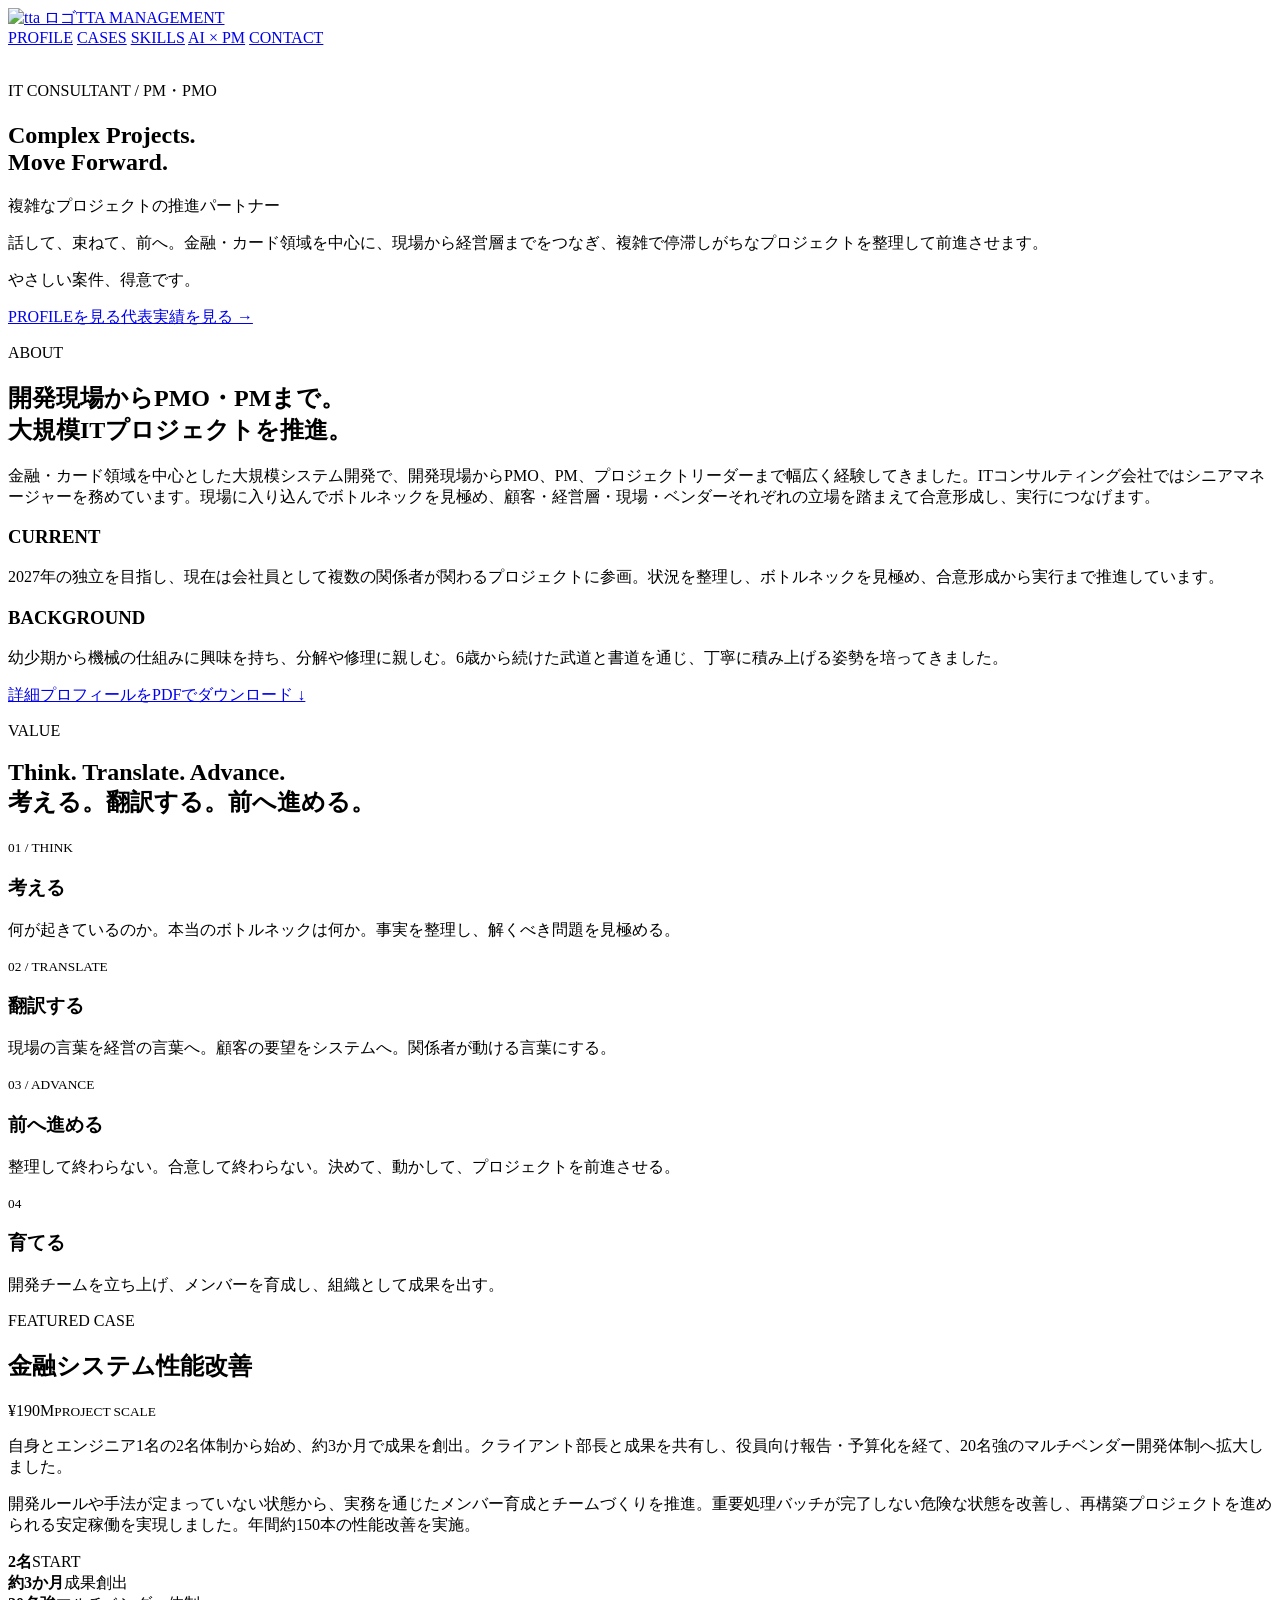
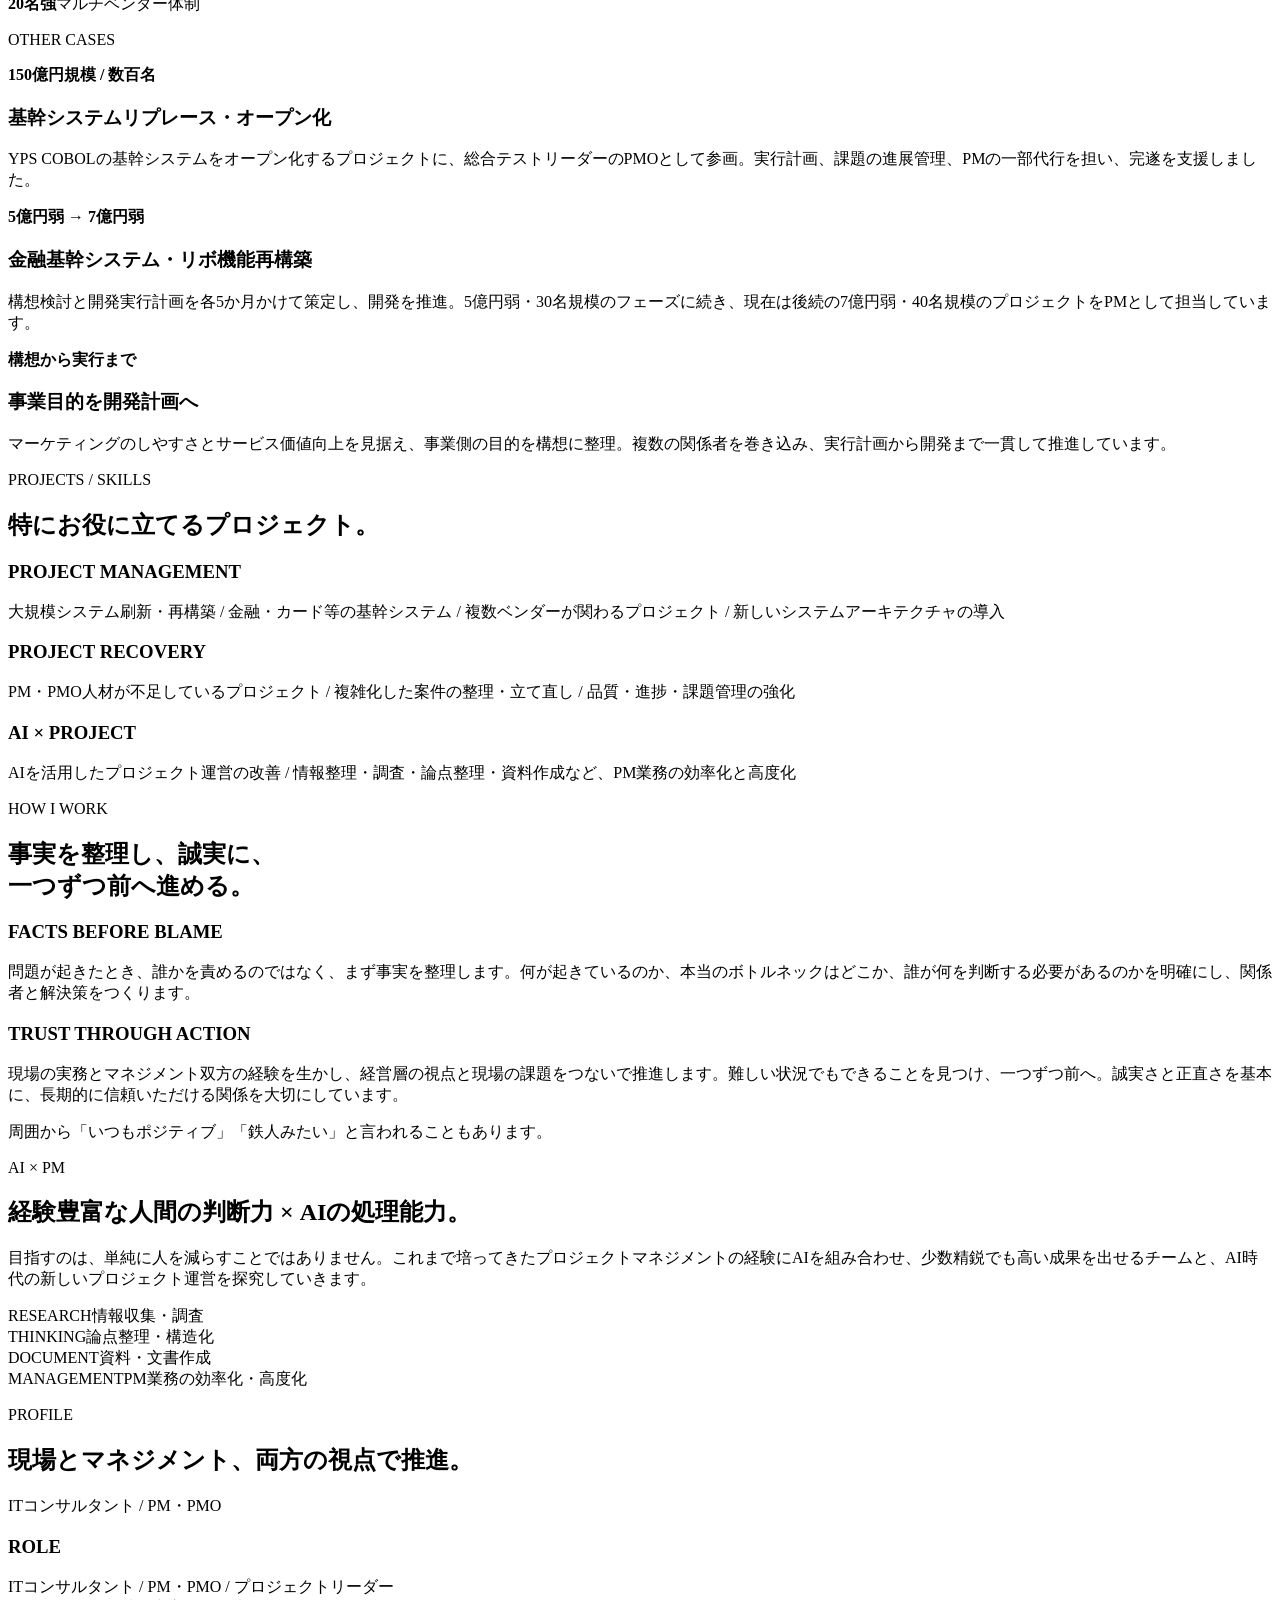
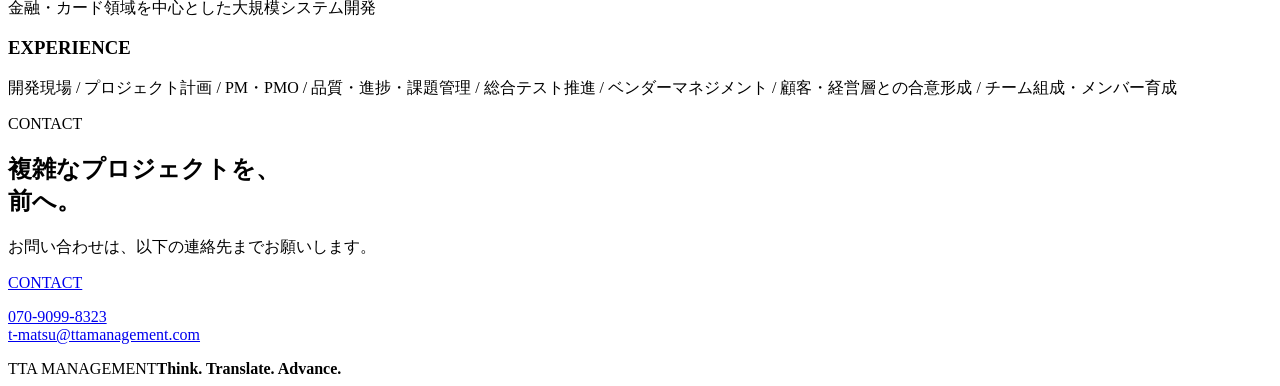
==== index.html @ fbac5fe6 "匿名プロフィールとPDFを追加" ====
<!doctype html>
<html lang="ja">
<head>
  <meta charset="utf-8">
  <meta name="viewport" content="width=device-width, initial-scale=1">
  <meta name="description" content="金融・カード領域を中心に、複雑なプロジェクトの推進を支援するITコンサルタント / PM・PMO。">
  <title>ITコンサルタント / PM・PMO | TTA MANAGEMENT</title>
  <link rel="stylesheet" href="style.css">
</head>
<body>
  <header class="header">
    <a class="brand" href="#top"><img src="assets/logo.png" alt="tta ロゴ"><span>TTA MANAGEMENT</span></a>
    <nav>
      <a href="#profile">PROFILE</a>
      <a href="#cases">CASES</a>
      <a href="#skills">SKILLS</a>
      <a href="#ai">AI × PM</a>
      <a href="#contact">CONTACT</a>
    </nav>
  </header>
  <main id="top">
    <section class="hero">
      <div class="hero-logo"><img src="assets/logo.png" alt=""></div>
      <div>
        <p class="eyebrow">IT CONSULTANT / PM・PMO</p>
        <h1>Complex Projects.<br><strong>Move Forward.</strong></h1>
        <p class="jp">複雑なプロジェクトの推進パートナー</p>
        <p class="lead">話して、束ねて、前へ。金融・カード領域を中心に、現場から経営層までをつなぎ、複雑で停滞しがちなプロジェクトを整理して前進させます。</p>
        <p>やさしい案件、得意です。</p>
        <div class="actions"><a class="button" href="#profile">PROFILEを見る</a><a class="link" href="#cases">代表実績を見る →</a></div>
      </div>
    </section>

    <section class="section" id="profile">
      <p class="label">ABOUT</p>
      <h2>開発現場からPMO・PMまで。<br>大規模ITプロジェクトを推進。</h2>
      <p class="lead">金融・カード領域を中心とした大規模システム開発で、開発現場からPMO、PM、プロジェクトリーダーまで幅広く経験してきました。ITコンサルティング会社ではシニアマネージャーを務めています。現場に入り込んでボトルネックを見極め、顧客・経営層・現場・ベンダーそれぞれの立場を踏まえて合意形成し、実行につなげます。</p>
      <div class="columns">
        <div><h3>CURRENT</h3><p>2027年の独立を目指し、現在は会社員として複数の関係者が関わるプロジェクトに参画。状況を整理し、ボトルネックを見極め、合意形成から実行まで推進しています。</p></div>
        <div><h3>BACKGROUND</h3><p>幼少期から機械の仕組みに興味を持ち、分解や修理に親しむ。6歳から続けた武道と書道を通じ、丁寧に積み上げる姿勢を培ってきました。</p></div>
      </div>
      <p class="actions"><a class="link" href="assets/profile-ja.pdf" download>詳細プロフィールをPDFでダウンロード ↓</a></p>
    </section>

    <section class="section pale">
      <p class="label">VALUE</p>
      <h2>Think. Translate. Advance.<br>考える。翻訳する。前へ進める。</h2>
      <div class="cards four">
        <article><small>01 / THINK</small><h3>考える</h3><p>何が起きているのか。本当のボトルネックは何か。事実を整理し、解くべき問題を見極める。</p></article>
        <article><small>02 / TRANSLATE</small><h3>翻訳する</h3><p>現場の言葉を経営の言葉へ。顧客の要望をシステムへ。関係者が動ける言葉にする。</p></article>
        <article><small>03 / ADVANCE</small><h3>前へ進める</h3><p>整理して終わらない。合意して終わらない。決めて、動かして、プロジェクトを前進させる。</p></article>
        <article><small>04</small><h3>育てる</h3><p>開発チームを立ち上げ、メンバーを育成し、組織として成果を出す。</p></article>
      </div>
    </section>

    <section class="section dark" id="cases">
      <div class="case-head">
        <div><p class="label">FEATURED CASE</p><h2>金融システム性能改善</h2></div>
        <div class="amount">¥190M<small>PROJECT SCALE</small></div>
      </div>
      <div class="case-grid">
        <div>
          <p class="case-lead">自身とエンジニア1名の2名体制から始め、約3か月で成果を創出。クライアント部長と成果を共有し、役員向け報告・予算化を経て、20名強のマルチベンダー開発体制へ拡大しました。</p>
          <p>開発ルールや手法が定まっていない状態から、実務を通じたメンバー育成とチームづくりを推進。重要処理バッチが完了しない危険な状態を改善し、再構築プロジェクトを進められる安定稼働を実現しました。年間約150本の性能改善を実施。</p>
        </div>
        <div class="timeline">
          <div><b>2名</b><span>START</span></div>
          <div><b>約3か月</b><span>成果創出</span></div>
          <div><b>20名強</b><span>マルチベンダー体制</span></div>
        </div>
      </div>
    </section>

    <section class="section">
      <p class="label">OTHER CASES</p>
      <div class="case-list">
        <article><b>150億円規模 / 数百名</b><h3>基幹システムリプレース・オープン化</h3><p>YPS COBOLの基幹システムをオープン化するプロジェクトに、総合テストリーダーのPMOとして参画。実行計画、課題の進展管理、PMの一部代行を担い、完遂を支援しました。</p></article>
        <article><b>5億円弱 → 7億円弱</b><h3>金融基幹システム・リボ機能再構築</h3><p>構想検討と開発実行計画を各5か月かけて策定し、開発を推進。5億円弱・30名規模のフェーズに続き、現在は後続の7億円弱・40名規模のプロジェクトをPMとして担当しています。</p></article>
        <article><b>構想から実行まで</b><h3>事業目的を開発計画へ</h3><p>マーケティングのしやすさとサービス価値向上を見据え、事業側の目的を構想に整理。複数の関係者を巻き込み、実行計画から開発まで一貫して推進しています。</p></article>
      </div>
    </section>

    <section class="section" id="skills">
      <p class="label">PROJECTS / SKILLS</p>
      <h2>特にお役に立てるプロジェクト。</h2>
      <div class="skill-grid">
        <article><h3>PROJECT MANAGEMENT</h3><p>大規模システム刷新・再構築 / 金融・カード等の基幹システム / 複数ベンダーが関わるプロジェクト / 新しいシステムアーキテクチャの導入</p></article>
        <article><h3>PROJECT RECOVERY</h3><p>PM・PMO人材が不足しているプロジェクト / 複雑化した案件の整理・立て直し / 品質・進捗・課題管理の強化</p></article>
        <article><h3>AI × PROJECT</h3><p>AIを活用したプロジェクト運営の改善 / 情報整理・調査・論点整理・資料作成など、PM業務の効率化と高度化</p></article>
      </div>
    </section>

    <section class="section pale">
      <p class="label">HOW I WORK</p>
      <h2>事実を整理し、誠実に、<br>一つずつ前へ進める。</h2>
      <div class="columns">
        <div><h3>FACTS BEFORE BLAME</h3><p>問題が起きたとき、誰かを責めるのではなく、まず事実を整理します。何が起きているのか、本当のボトルネックはどこか、誰が何を判断する必要があるのかを明確にし、関係者と解決策をつくります。</p></div>
        <div><h3>TRUST THROUGH ACTION</h3><p>現場の実務とマネジメント双方の経験を生かし、経営層の視点と現場の課題をつないで推進します。難しい状況でもできることを見つけ、一つずつ前へ。誠実さと正直さを基本に、長期的に信頼いただける関係を大切にしています。</p></div>
      </div>
      <p>周囲から「いつもポジティブ」「鉄人みたい」と言われることもあります。</p>
    </section>

    <section class="section" id="ai">
      <p class="label">AI × PM</p>
      <h2>経験豊富な人間の判断力 × AIの処理能力。</h2>
      <p class="lead">目指すのは、単純に人を減らすことではありません。これまで培ってきたプロジェクトマネジメントの経験にAIを組み合わせ、少数精鋭でも高い成果を出せるチームと、AI時代の新しいプロジェクト運営を探究していきます。</p>
      <div class="ai-grid">
        <div>RESEARCH<span>情報収集・調査</span></div>
        <div>THINKING<span>論点整理・構造化</span></div>
        <div>DOCUMENT<span>資料・文書作成</span></div>
        <div>MANAGEMENT<span>PM業務の効率化・高度化</span></div>
      </div>
    </section>

    <section class="section profile-detail">
      <p class="label">PROFILE</p>
      <h2>現場とマネジメント、両方の視点で推進。</h2>
      <p class="role">ITコンサルタント / PM・PMO</p>
      <div class="columns">
        <div><h3>ROLE</h3><p>ITコンサルタント / PM・PMO / プロジェクトリーダー<br>金融・カード領域を中心とした大規模システム開発</p></div>
        <div><h3>EXPERIENCE</h3><p>開発現場 / プロジェクト計画 / PM・PMO / 品質・進捗・課題管理 / 総合テスト推進 / ベンダーマネジメント / 顧客・経営層との合意形成 / チーム組成・メンバー育成</p></div>
      </div>
    </section>

    <section class="section contact pale" id="contact">
      <p class="label">CONTACT</p>
      <h2>複雑なプロジェクトを、<br>前へ。</h2>
      <p>お問い合わせは、以下の連絡先までお願いします。</p>
      <a class="button" href="mailto:t-matsu@ttamanagement.com">CONTACT</a>
      <p><a href="tel:07090998323">070-9099-8323</a><br><a href="mailto:t-matsu@ttamanagement.com">t-matsu@ttamanagement.com</a></p>
    </section>
  </main>
  <footer><img src="assets/logo.png" alt=""><span>TTA MANAGEMENT</span><strong>Think. Translate. Advance.</strong></footer>
</body>
</html>
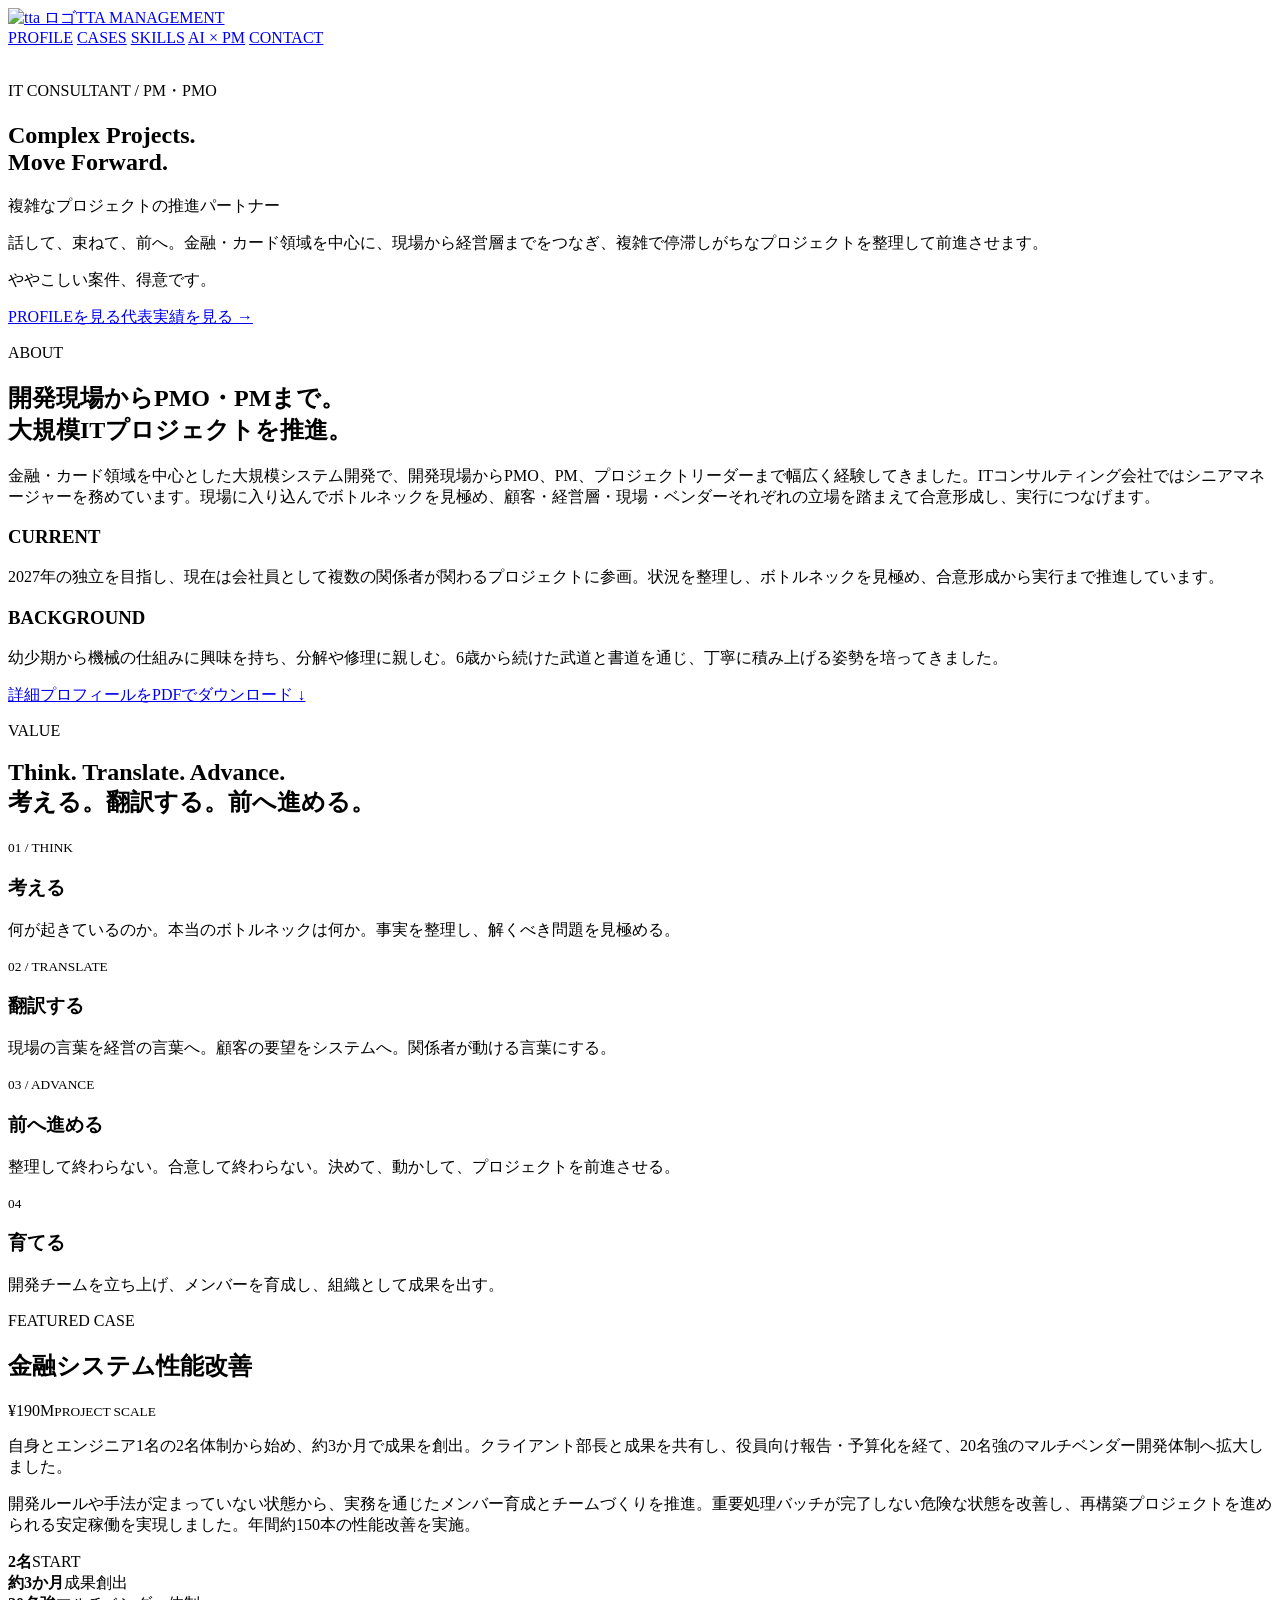
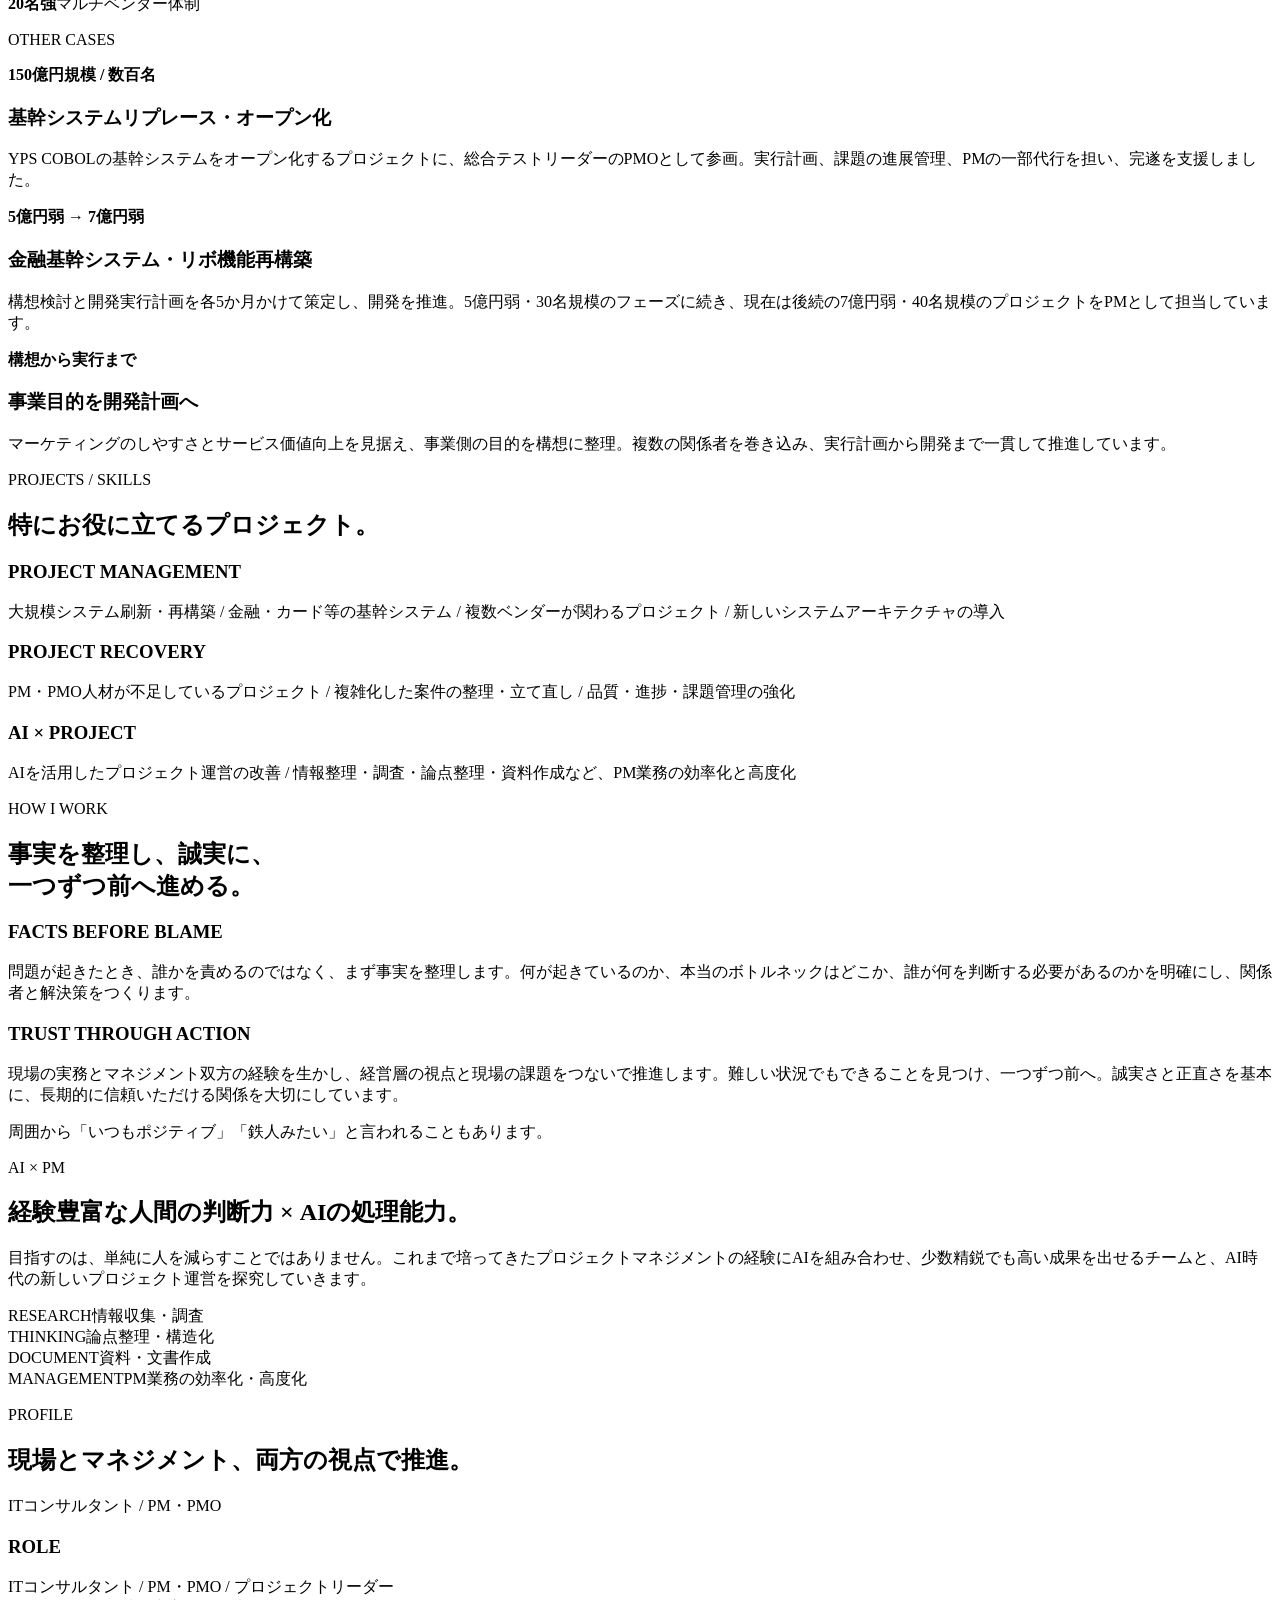
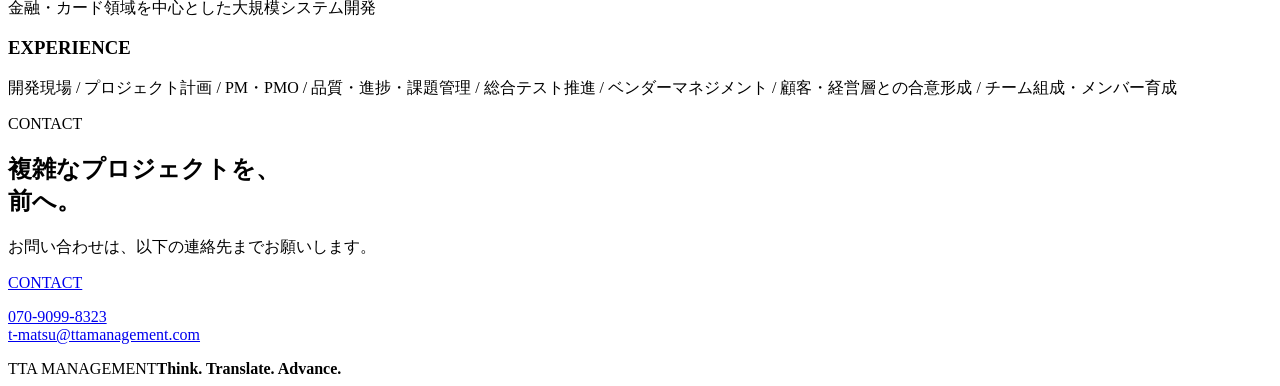
==== commit be10d39a: "ややこしい案件、得意です。の文言へ修正" ====
--- a/index.html
+++ b/index.html
@@ -26,7 +26,7 @@
         <h1>Complex Projects.<br><strong>Move Forward.</strong></h1>
         <p class="jp">複雑なプロジェクトの推進パートナー</p>
         <p class="lead">話して、束ねて、前へ。金融・カード領域を中心に、現場から経営層までをつなぎ、複雑で停滞しがちなプロジェクトを整理して前進させます。</p>
-        <p>やさしい案件、得意です。</p>
+        <p>ややこしい案件、得意です。</p>
         <div class="actions"><a class="button" href="#profile">PROFILEを見る</a><a class="link" href="#cases">代表実績を見る →</a></div>
       </div>
     </section>
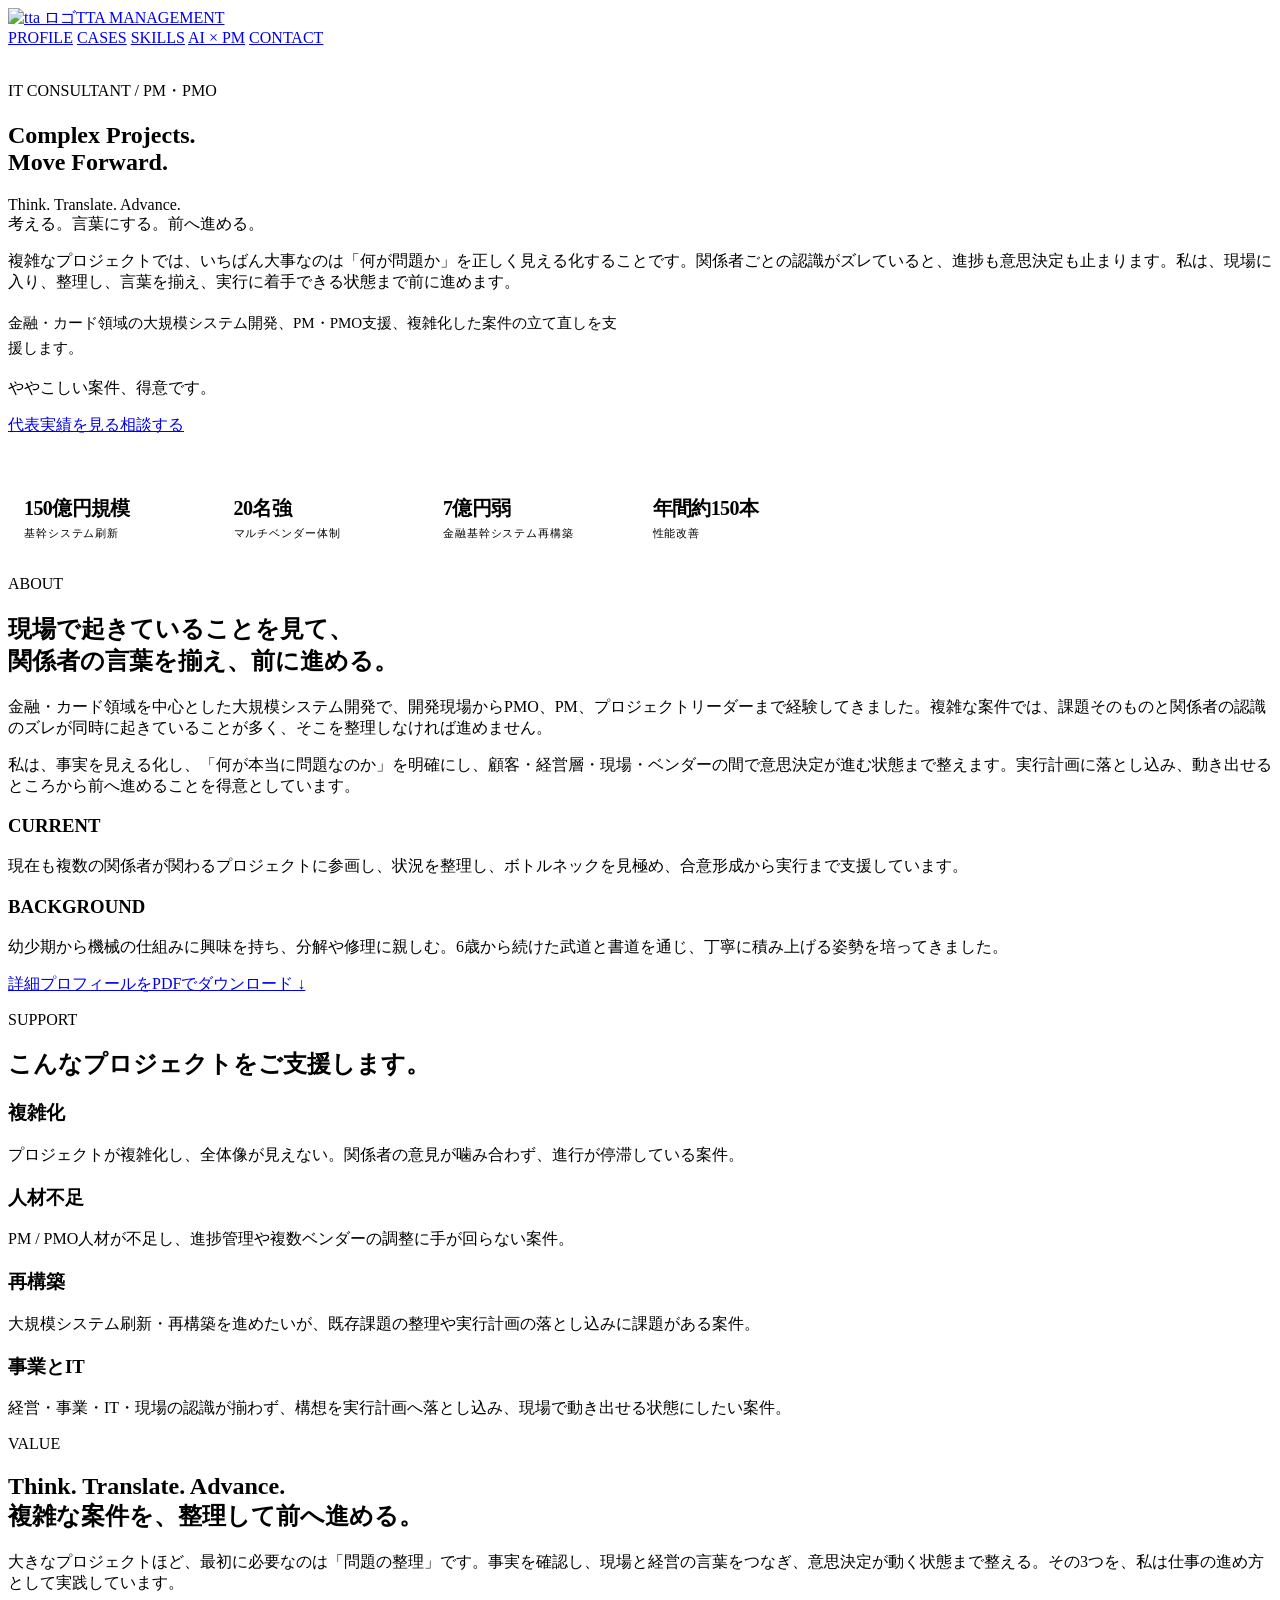
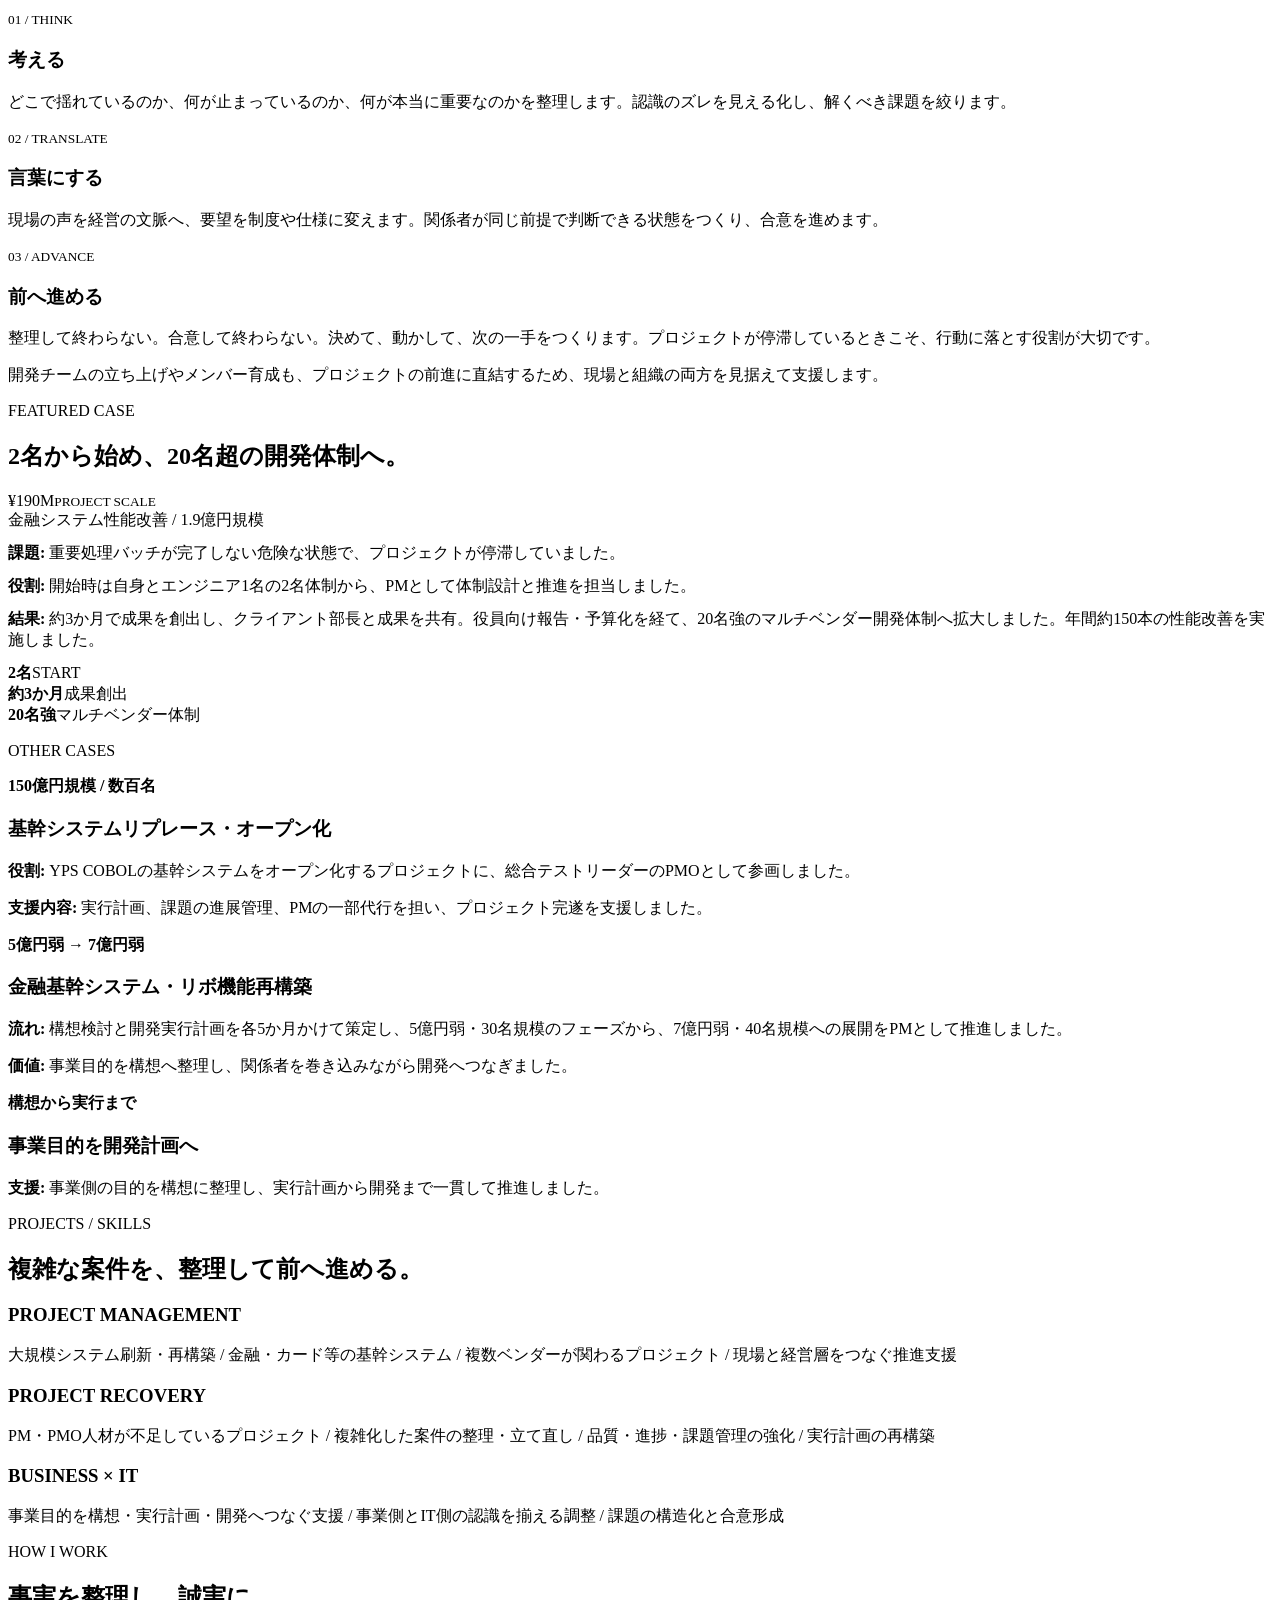
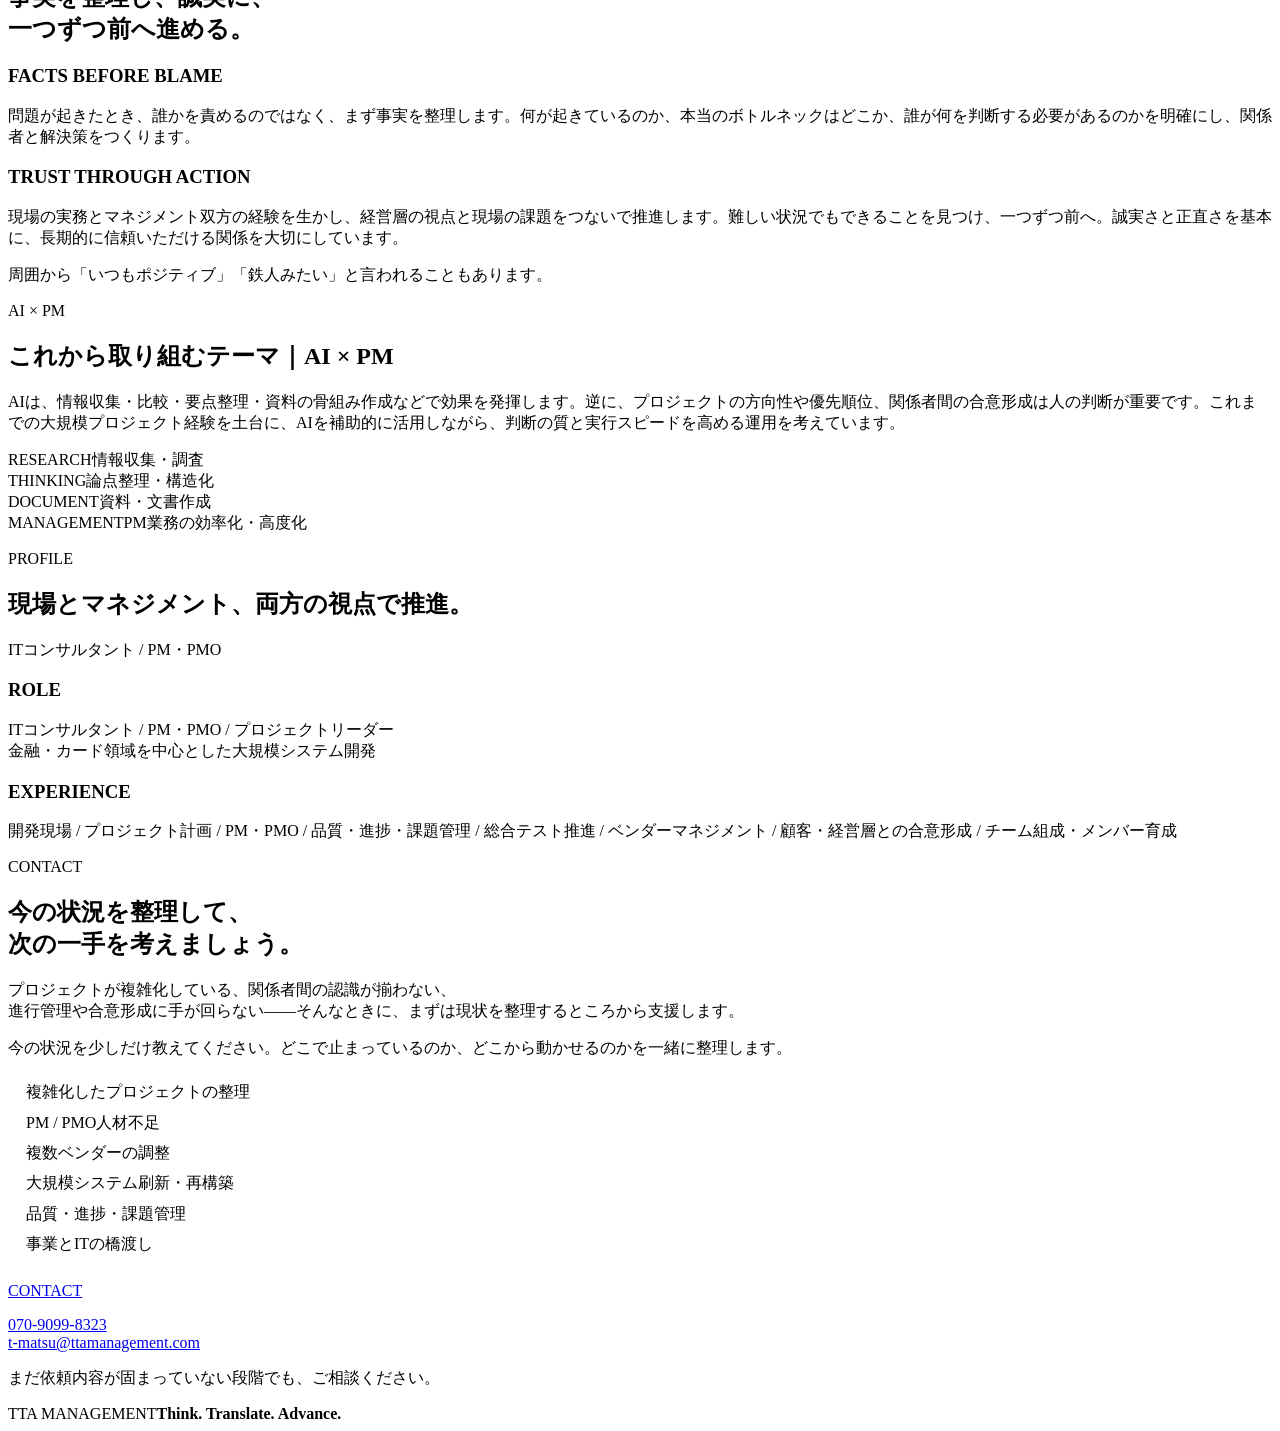
==== commit cc613a94: "HPを営業視点に変更" ====
--- a/index.html
+++ b/index.html
@@ -3,9 +3,27 @@
 <head>
   <meta charset="utf-8">
   <meta name="viewport" content="width=device-width, initial-scale=1">
-  <meta name="description" content="金融・カード領域を中心に、複雑なプロジェクトの推進を支援するITコンサルタント / PM・PMO。">
-  <title>ITコンサルタント / PM・PMO | TTA MANAGEMENT</title>
+  <meta name="description" content="金融・カード領域を中心に、大規模システム開発・刷新・再構築を支援するITコンサルタント / PM・PMO。複雑なプロジェクトを前に進める。">
+  <title>ITコンサルタント / PM・PMO | TTA MANAGEMENT | 複雑なプロジェクトを前に進める</title>
   <link rel="stylesheet" href="style.css">
+  <style>
+    .hero-support{margin:18px 0 0;font-size:15px;line-height:1.7;color:var(--muted);max-width:620px;}
+    .metric-strip{display:grid;grid-template-columns:repeat(4, minmax(0, 1fr));gap:18px;margin:42px 0 0;max-width:820px;}
+    .metric-strip > div{padding:18px 16px;border:1px solid var(--line);background:rgba(255,255,255,.55);}
+    .metric-value{display:block;font-size:20px;line-height:1.2;font-weight:800;color:var(--navy);letter-spacing:-.03em;}
+    .metric-label{display:block;margin-top:6px;font-size:11px;letter-spacing:.08em;color:var(--muted);text-transform:uppercase;}
+    .case-detail p{margin:0 0 12px;}
+    .case-detail strong{color:var(--navy);}
+    .contact-list{margin:18px 0 22px;padding-left:18px;color:var(--muted);line-height:1.9;}
+    @media (max-width: 800px){
+      .hero{grid-template-columns:1fr;gap:24px;padding-top:70px;padding-bottom:50px;}
+      .hero-logo img{width:140px;height:140px;}
+      .metric-strip{grid-template-columns:repeat(2, minmax(0, 1fr));gap:12px;}
+      .metric-value{font-size:18px;}
+      .lead, .hero-support, .case-detail p, .contact p{font-size:15px;}
+      .section{padding-top:80px;padding-bottom:80px;}
+    }
+  </style>
 </head>
 <body>
   <header class="header">
@@ -24,44 +42,66 @@
       <div>
         <p class="eyebrow">IT CONSULTANT / PM・PMO</p>
         <h1>Complex Projects.<br><strong>Move Forward.</strong></h1>
-        <p class="jp">複雑なプロジェクトの推進パートナー</p>
-        <p class="lead">話して、束ねて、前へ。金融・カード領域を中心に、現場から経営層までをつなぎ、複雑で停滞しがちなプロジェクトを整理して前進させます。</p>
+        <p class="jp">Think. Translate. Advance.<br>考える。言葉にする。前へ進める。</p>
+        <p class="lead">複雑なプロジェクトでは、いちばん大事なのは「何が問題か」を正しく見える化することです。関係者ごとの認識がズレていると、進捗も意思決定も止まります。私は、現場に入り、整理し、言葉を揃え、実行に着手できる状態まで前に進めます。</p>
+        <p class="hero-support">金融・カード領域の大規模システム開発、PM・PMO支援、複雑化した案件の立て直しを支援します。</p>
         <p>ややこしい案件、得意です。</p>
-        <div class="actions"><a class="button" href="#profile">PROFILEを見る</a><a class="link" href="#cases">代表実績を見る →</a></div>
+        <div class="actions"><a class="button" href="#cases">代表実績を見る</a><a class="button" href="#contact">相談する</a></div>
+        <div class="metric-strip" aria-label="主な実績">
+          <div><span class="metric-value">150億円規模</span><span class="metric-label">基幹システム刷新</span></div>
+          <div><span class="metric-value">20名強</span><span class="metric-label">マルチベンダー体制</span></div>
+          <div><span class="metric-value">7億円弱</span><span class="metric-label">金融基幹システム再構築</span></div>
+          <div><span class="metric-value">年間約150本</span><span class="metric-label">性能改善</span></div>
+        </div>
       </div>
     </section>
 
     <section class="section" id="profile">
       <p class="label">ABOUT</p>
-      <h2>開発現場からPMO・PMまで。<br>大規模ITプロジェクトを推進。</h2>
-      <p class="lead">金融・カード領域を中心とした大規模システム開発で、開発現場からPMO、PM、プロジェクトリーダーまで幅広く経験してきました。ITコンサルティング会社ではシニアマネージャーを務めています。現場に入り込んでボトルネックを見極め、顧客・経営層・現場・ベンダーそれぞれの立場を踏まえて合意形成し、実行につなげます。</p>
+      <h2>現場で起きていることを見て、<br>関係者の言葉を揃え、前に進める。</h2>
+      <p class="lead">金融・カード領域を中心とした大規模システム開発で、開発現場からPMO、PM、プロジェクトリーダーまで経験してきました。複雑な案件では、課題そのものと関係者の認識のズレが同時に起きていることが多く、そこを整理しなければ進めません。</p>
+      <p class="lead">私は、事実を見える化し、「何が本当に問題なのか」を明確にし、顧客・経営層・現場・ベンダーの間で意思決定が進む状態まで整えます。実行計画に落とし込み、動き出せるところから前へ進めることを得意としています。</p>
       <div class="columns">
-        <div><h3>CURRENT</h3><p>2027年の独立を目指し、現在は会社員として複数の関係者が関わるプロジェクトに参画。状況を整理し、ボトルネックを見極め、合意形成から実行まで推進しています。</p></div>
+        <div><h3>CURRENT</h3><p>現在も複数の関係者が関わるプロジェクトに参画し、状況を整理し、ボトルネックを見極め、合意形成から実行まで支援しています。</p></div>
         <div><h3>BACKGROUND</h3><p>幼少期から機械の仕組みに興味を持ち、分解や修理に親しむ。6歳から続けた武道と書道を通じ、丁寧に積み上げる姿勢を培ってきました。</p></div>
       </div>
-      <p class="actions"><a class="link" href="assets/profile-ja.pdf" download>詳細プロフィールをPDFでダウンロード ↓</a></p>
+      <p class="actions"><a class="link" href="assets/tta-profile2026.pdf" download>詳細プロフィールをPDFでダウンロード ↓</a></p>
+    </section>
+
+    <section class="section pale">
+      <p class="label">SUPPORT</p>
+      <h2>こんなプロジェクトをご支援します。</h2>
+      <div class="cards four">
+        <article><h3>複雑化</h3><p>プロジェクトが複雑化し、全体像が見えない。関係者の意見が噛み合わず、進行が停滞している案件。</p></article>
+        <article><h3>人材不足</h3><p>PM / PMO人材が不足し、進捗管理や複数ベンダーの調整に手が回らない案件。</p></article>
+        <article><h3>再構築</h3><p>大規模システム刷新・再構築を進めたいが、既存課題の整理や実行計画の落とし込みに課題がある案件。</p></article>
+        <article><h3>事業とIT</h3><p>経営・事業・IT・現場の認識が揃わず、構想を実行計画へ落とし込み、現場で動き出せる状態にしたい案件。</p></article>
+      </div>
     </section>
 
     <section class="section pale">
       <p class="label">VALUE</p>
-      <h2>Think. Translate. Advance.<br>考える。翻訳する。前へ進める。</h2>
-      <div class="cards four">
-        <article><small>01 / THINK</small><h3>考える</h3><p>何が起きているのか。本当のボトルネックは何か。事実を整理し、解くべき問題を見極める。</p></article>
-        <article><small>02 / TRANSLATE</small><h3>翻訳する</h3><p>現場の言葉を経営の言葉へ。顧客の要望をシステムへ。関係者が動ける言葉にする。</p></article>
-        <article><small>03 / ADVANCE</small><h3>前へ進める</h3><p>整理して終わらない。合意して終わらない。決めて、動かして、プロジェクトを前進させる。</p></article>
-        <article><small>04</small><h3>育てる</h3><p>開発チームを立ち上げ、メンバーを育成し、組織として成果を出す。</p></article>
+      <h2>Think. Translate. Advance.<br>複雑な案件を、整理して前へ進める。</h2>
+      <p class="lead">大きなプロジェクトほど、最初に必要なのは「問題の整理」です。事実を確認し、現場と経営の言葉をつなぎ、意思決定が動く状態まで整える。その3つを、私は仕事の進め方として実践しています。</p>
+      <div class="cards three">
+        <article><small>01 / THINK</small><h3>考える</h3><p>どこで揺れているのか、何が止まっているのか、何が本当に重要なのかを整理します。認識のズレを見える化し、解くべき課題を絞ります。</p></article>
+        <article><small>02 / TRANSLATE</small><h3>言葉にする</h3><p>現場の声を経営の文脈へ、要望を制度や仕様に変えます。関係者が同じ前提で判断できる状態をつくり、合意を進めます。</p></article>
+        <article><small>03 / ADVANCE</small><h3>前へ進める</h3><p>整理して終わらない。合意して終わらない。決めて、動かして、次の一手をつくります。プロジェクトが停滞しているときこそ、行動に落とす役割が大切です。</p></article>
       </div>
+      <p class="lead">開発チームの立ち上げやメンバー育成も、プロジェクトの前進に直結するため、現場と組織の両方を見据えて支援します。</p>
     </section>
 
     <section class="section dark" id="cases">
       <div class="case-head">
-        <div><p class="label">FEATURED CASE</p><h2>金融システム性能改善</h2></div>
+        <div><p class="label">FEATURED CASE</p><h2>2名から始め、20名超の開発体制へ。</h2></div>
         <div class="amount">¥190M<small>PROJECT SCALE</small></div>
       </div>
       <div class="case-grid">
-        <div>
-          <p class="case-lead">自身とエンジニア1名の2名体制から始め、約3か月で成果を創出。クライアント部長と成果を共有し、役員向け報告・予算化を経て、20名強のマルチベンダー開発体制へ拡大しました。</p>
-          <p>開発ルールや手法が定まっていない状態から、実務を通じたメンバー育成とチームづくりを推進。重要処理バッチが完了しない危険な状態を改善し、再構築プロジェクトを進められる安定稼働を実現しました。年間約150本の性能改善を実施。</p>
+        <div class="case-detail">
+          <p class="case-lead">金融システム性能改善 / 1.9億円規模</p>
+          <p><strong>課題:</strong> 重要処理バッチが完了しない危険な状態で、プロジェクトが停滞していました。</p>
+          <p><strong>役割:</strong> 開始時は自身とエンジニア1名の2名体制から、PMとして体制設計と推進を担当しました。</p>
+          <p><strong>結果:</strong> 約3か月で成果を創出し、クライアント部長と成果を共有。役員向け報告・予算化を経て、20名強のマルチベンダー開発体制へ拡大しました。年間約150本の性能改善を実施しました。</p>
         </div>
         <div class="timeline">
           <div><b>2名</b><span>START</span></div>
@@ -74,19 +114,19 @@
     <section class="section">
       <p class="label">OTHER CASES</p>
       <div class="case-list">
-        <article><b>150億円規模 / 数百名</b><h3>基幹システムリプレース・オープン化</h3><p>YPS COBOLの基幹システムをオープン化するプロジェクトに、総合テストリーダーのPMOとして参画。実行計画、課題の進展管理、PMの一部代行を担い、完遂を支援しました。</p></article>
-        <article><b>5億円弱 → 7億円弱</b><h3>金融基幹システム・リボ機能再構築</h3><p>構想検討と開発実行計画を各5か月かけて策定し、開発を推進。5億円弱・30名規模のフェーズに続き、現在は後続の7億円弱・40名規模のプロジェクトをPMとして担当しています。</p></article>
-        <article><b>構想から実行まで</b><h3>事業目的を開発計画へ</h3><p>マーケティングのしやすさとサービス価値向上を見据え、事業側の目的を構想に整理。複数の関係者を巻き込み、実行計画から開発まで一貫して推進しています。</p></article>
+        <article><b>150億円規模 / 数百名</b><h3>基幹システムリプレース・オープン化</h3><p><strong>役割:</strong> YPS COBOLの基幹システムをオープン化するプロジェクトに、総合テストリーダーのPMOとして参画しました。</p><p><strong>支援内容:</strong> 実行計画、課題の進展管理、PMの一部代行を担い、プロジェクト完遂を支援しました。</p></article>
+        <article><b>5億円弱 → 7億円弱</b><h3>金融基幹システム・リボ機能再構築</h3><p><strong>流れ:</strong> 構想検討と開発実行計画を各5か月かけて策定し、5億円弱・30名規模のフェーズから、7億円弱・40名規模への展開をPMとして推進しました。</p><p><strong>価値:</strong> 事業目的を構想へ整理し、関係者を巻き込みながら開発へつなぎました。</p></article>
+        <article><b>構想から実行まで</b><h3>事業目的を開発計画へ</h3><p><strong>支援:</strong> 事業側の目的を構想に整理し、実行計画から開発まで一貫して推進しました。</p></article>
       </div>
     </section>
 
     <section class="section" id="skills">
       <p class="label">PROJECTS / SKILLS</p>
-      <h2>特にお役に立てるプロジェクト。</h2>
+      <h2>複雑な案件を、整理して前へ進める。</h2>
       <div class="skill-grid">
-        <article><h3>PROJECT MANAGEMENT</h3><p>大規模システム刷新・再構築 / 金融・カード等の基幹システム / 複数ベンダーが関わるプロジェクト / 新しいシステムアーキテクチャの導入</p></article>
-        <article><h3>PROJECT RECOVERY</h3><p>PM・PMO人材が不足しているプロジェクト / 複雑化した案件の整理・立て直し / 品質・進捗・課題管理の強化</p></article>
-        <article><h3>AI × PROJECT</h3><p>AIを活用したプロジェクト運営の改善 / 情報整理・調査・論点整理・資料作成など、PM業務の効率化と高度化</p></article>
+        <article><h3>PROJECT MANAGEMENT</h3><p>大規模システム刷新・再構築 / 金融・カード等の基幹システム / 複数ベンダーが関わるプロジェクト / 現場と経営層をつなぐ推進支援</p></article>
+        <article><h3>PROJECT RECOVERY</h3><p>PM・PMO人材が不足しているプロジェクト / 複雑化した案件の整理・立て直し / 品質・進捗・課題管理の強化 / 実行計画の再構築</p></article>
+        <article><h3>BUSINESS × IT</h3><p>事業目的を構想・実行計画・開発へつなぐ支援 / 事業側とIT側の認識を揃える調整 / 課題の構造化と合意形成</p></article>
       </div>
     </section>
 
@@ -102,8 +142,8 @@
 
     <section class="section" id="ai">
       <p class="label">AI × PM</p>
-      <h2>経験豊富な人間の判断力 × AIの処理能力。</h2>
-      <p class="lead">目指すのは、単純に人を減らすことではありません。これまで培ってきたプロジェクトマネジメントの経験にAIを組み合わせ、少数精鋭でも高い成果を出せるチームと、AI時代の新しいプロジェクト運営を探究していきます。</p>
+      <h2>これから取り組むテーマ｜AI × PM</h2>
+      <p class="lead">AIは、情報収集・比較・要点整理・資料の骨組み作成などで効果を発揮します。逆に、プロジェクトの方向性や優先順位、関係者間の合意形成は人の判断が重要です。これまでの大規模プロジェクト経験を土台に、AIを補助的に活用しながら、判断の質と実行スピードを高める運用を考えています。</p>
       <div class="ai-grid">
         <div>RESEARCH<span>情報収集・調査</span></div>
         <div>THINKING<span>論点整理・構造化</span></div>
@@ -124,10 +164,20 @@
 
     <section class="section contact pale" id="contact">
       <p class="label">CONTACT</p>
-      <h2>複雑なプロジェクトを、<br>前へ。</h2>
-      <p>お問い合わせは、以下の連絡先までお願いします。</p>
+      <h2>今の状況を整理して、<br>次の一手を考えましょう。</h2>
+      <p>プロジェクトが複雑化している、関係者間の認識が揃わない、<br>進行管理や合意形成に手が回らない――そんなときに、まずは現状を整理するところから支援します。</p>
+      <p>今の状況を少しだけ教えてください。どこで止まっているのか、どこから動かせるのかを一緒に整理します。</p>
+      <div class="contact-list">
+        <div>複雑化したプロジェクトの整理</div>
+        <div>PM / PMO人材不足</div>
+        <div>複数ベンダーの調整</div>
+        <div>大規模システム刷新・再構築</div>
+        <div>品質・進捗・課題管理</div>
+        <div>事業とITの橋渡し</div>
+      </div>
       <a class="button" href="mailto:t-matsu@ttamanagement.com">CONTACT</a>
       <p><a href="tel:07090998323">070-9099-8323</a><br><a href="mailto:t-matsu@ttamanagement.com">t-matsu@ttamanagement.com</a></p>
+      <p>まだ依頼内容が固まっていない段階でも、ご相談ください。</p>
     </section>
   </main>
   <footer><img src="assets/logo.png" alt=""><span>TTA MANAGEMENT</span><strong>Think. Translate. Advance.</strong></footer>
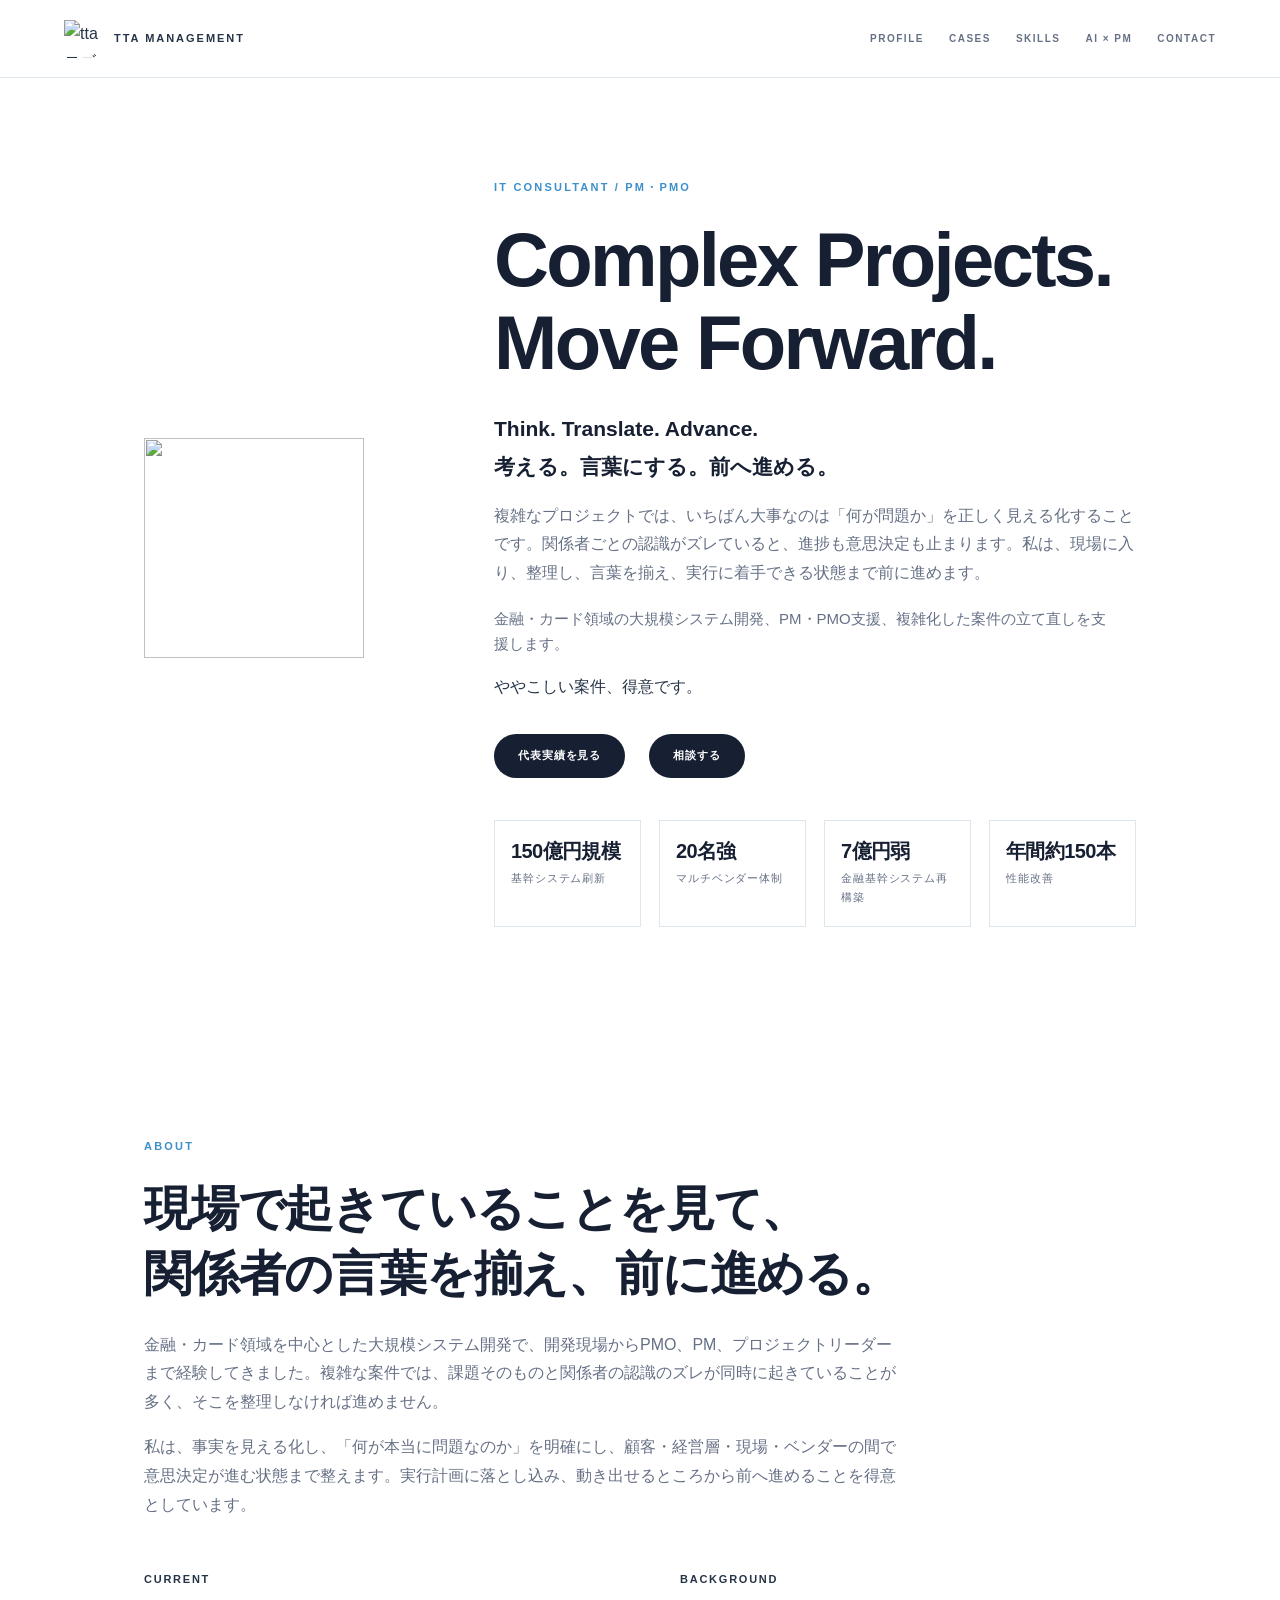
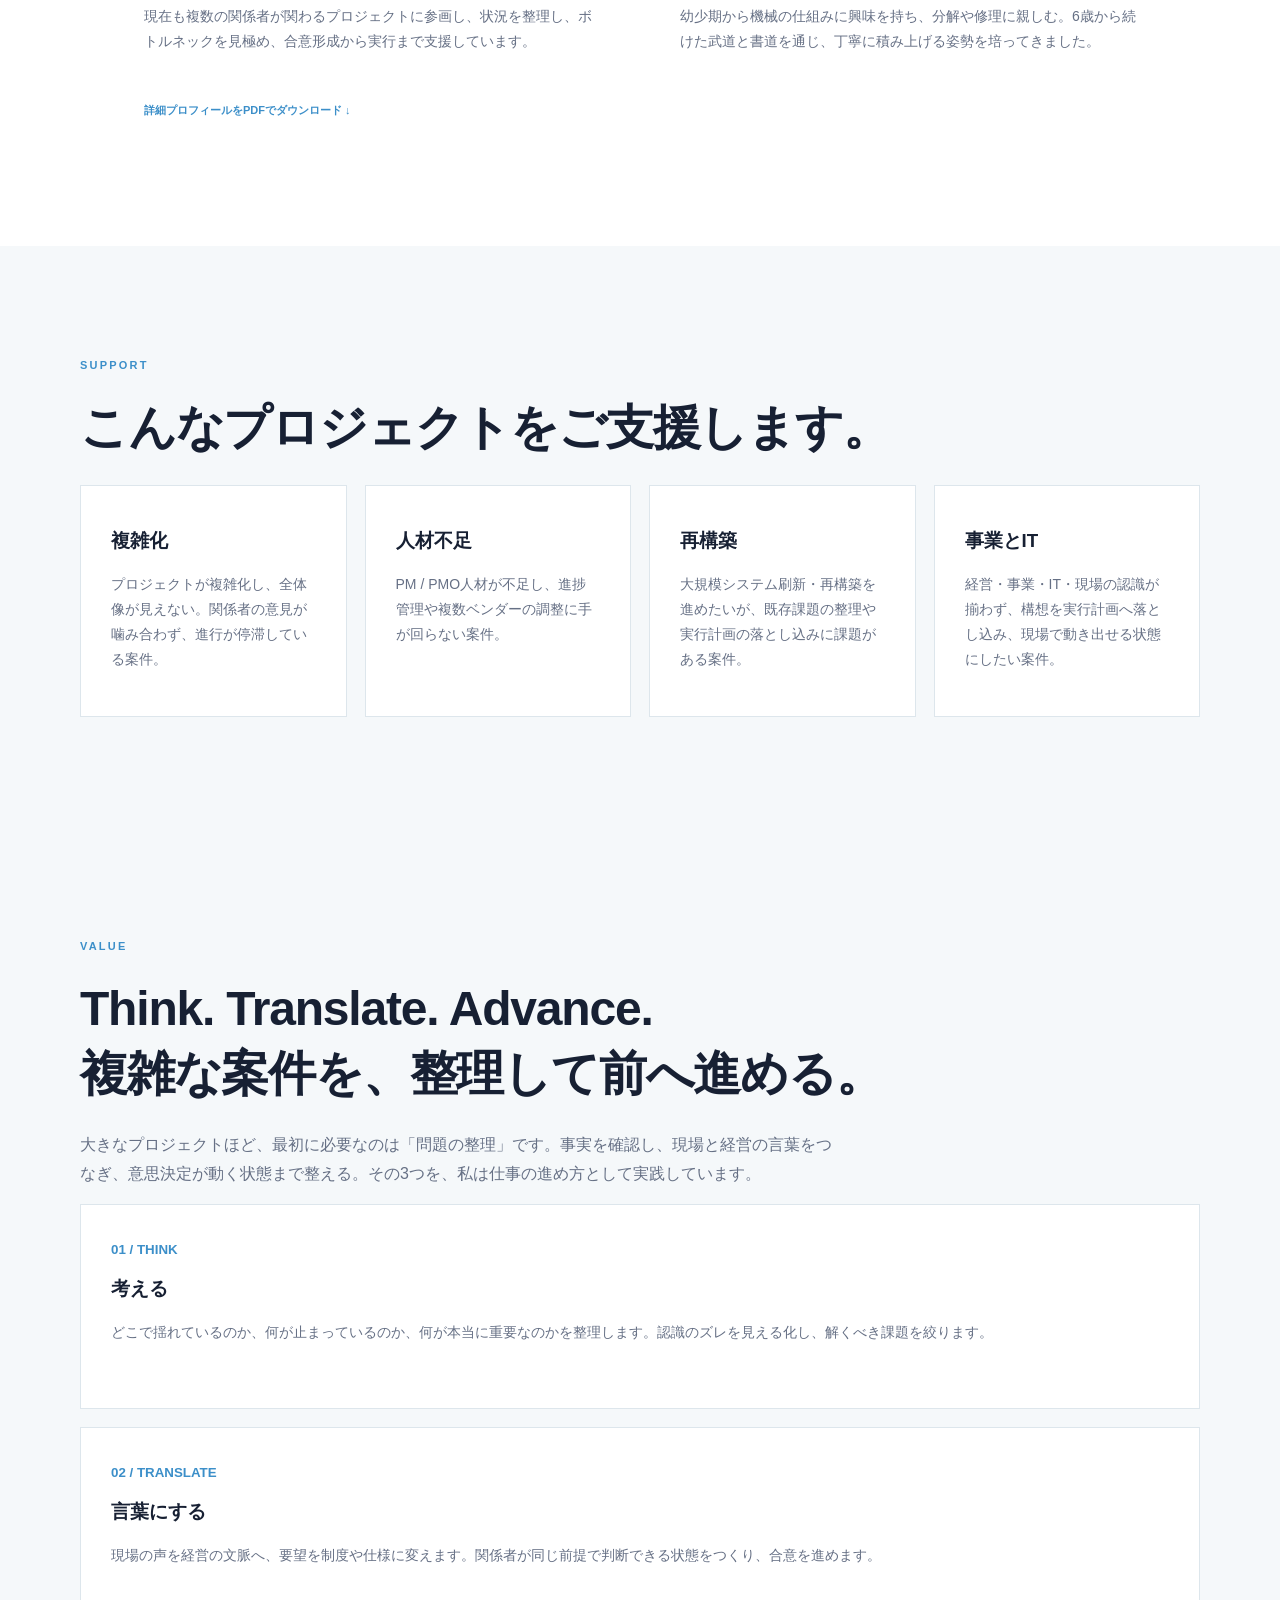
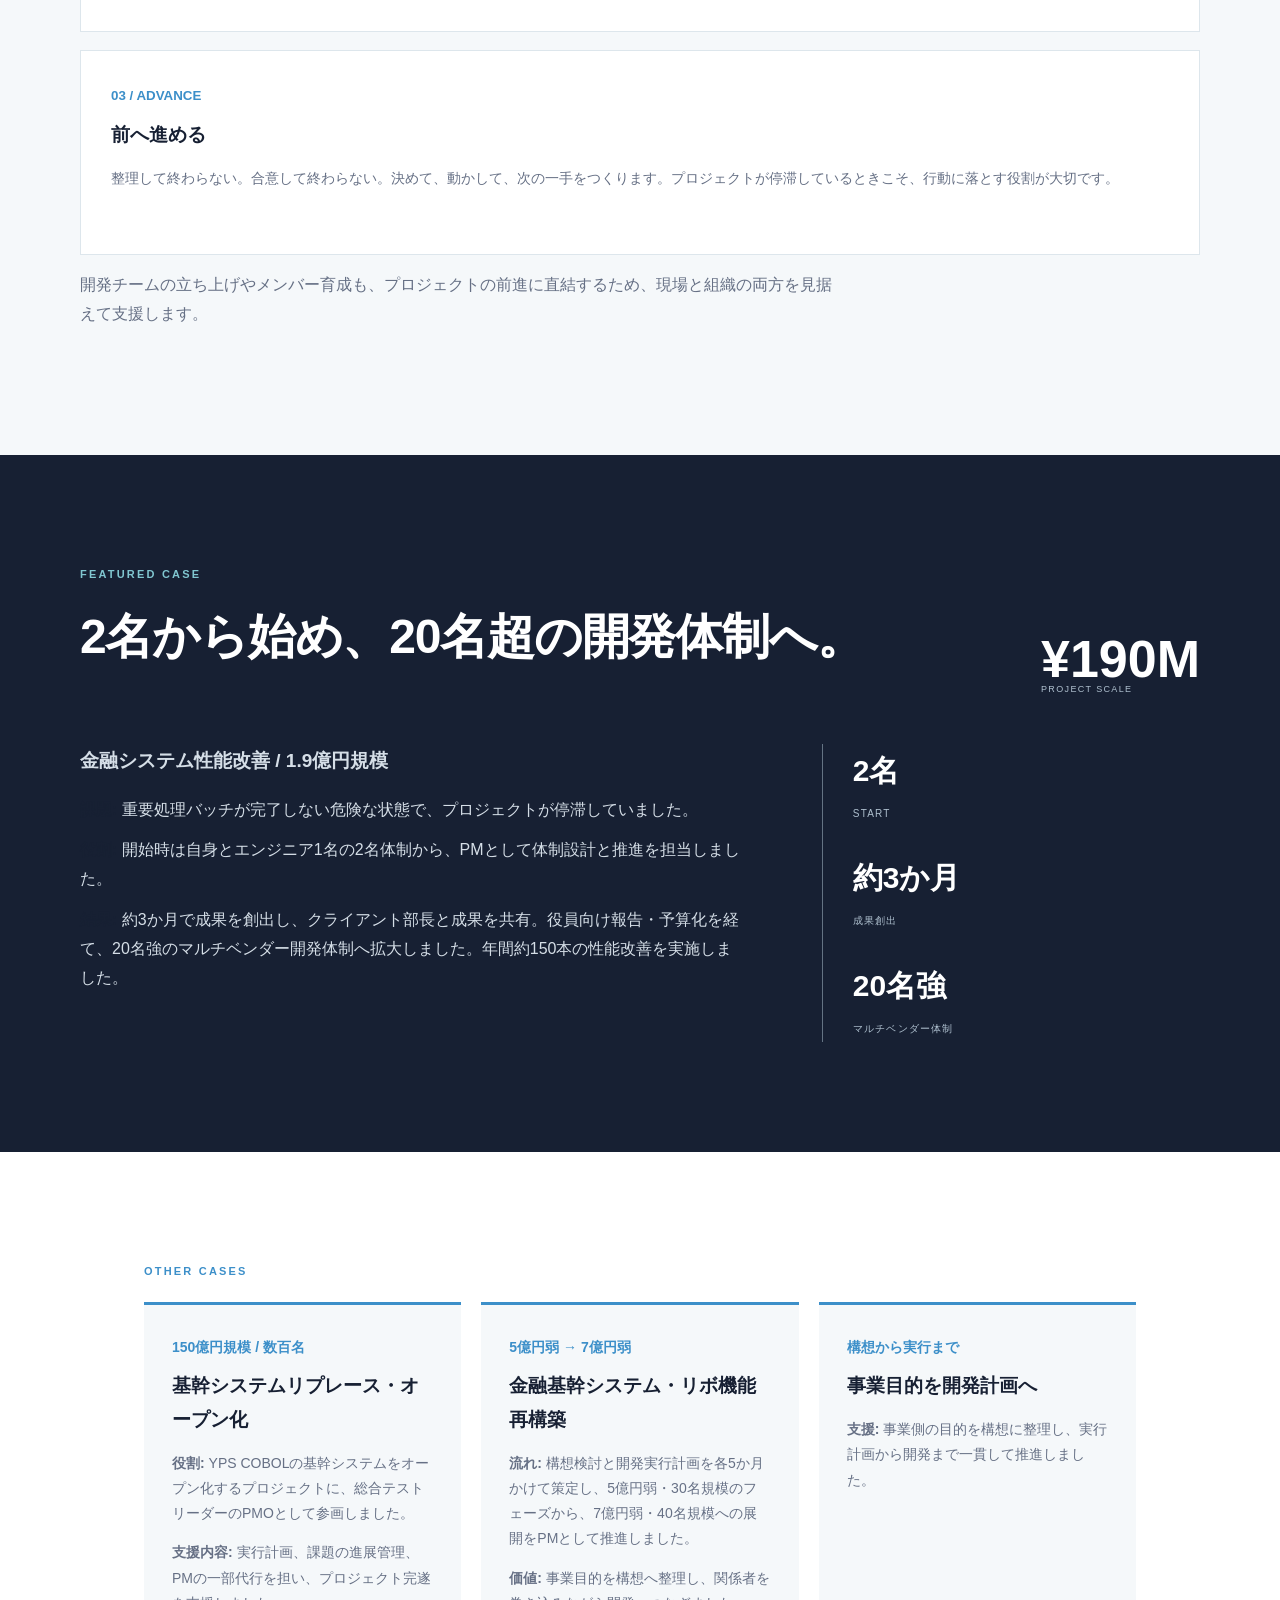
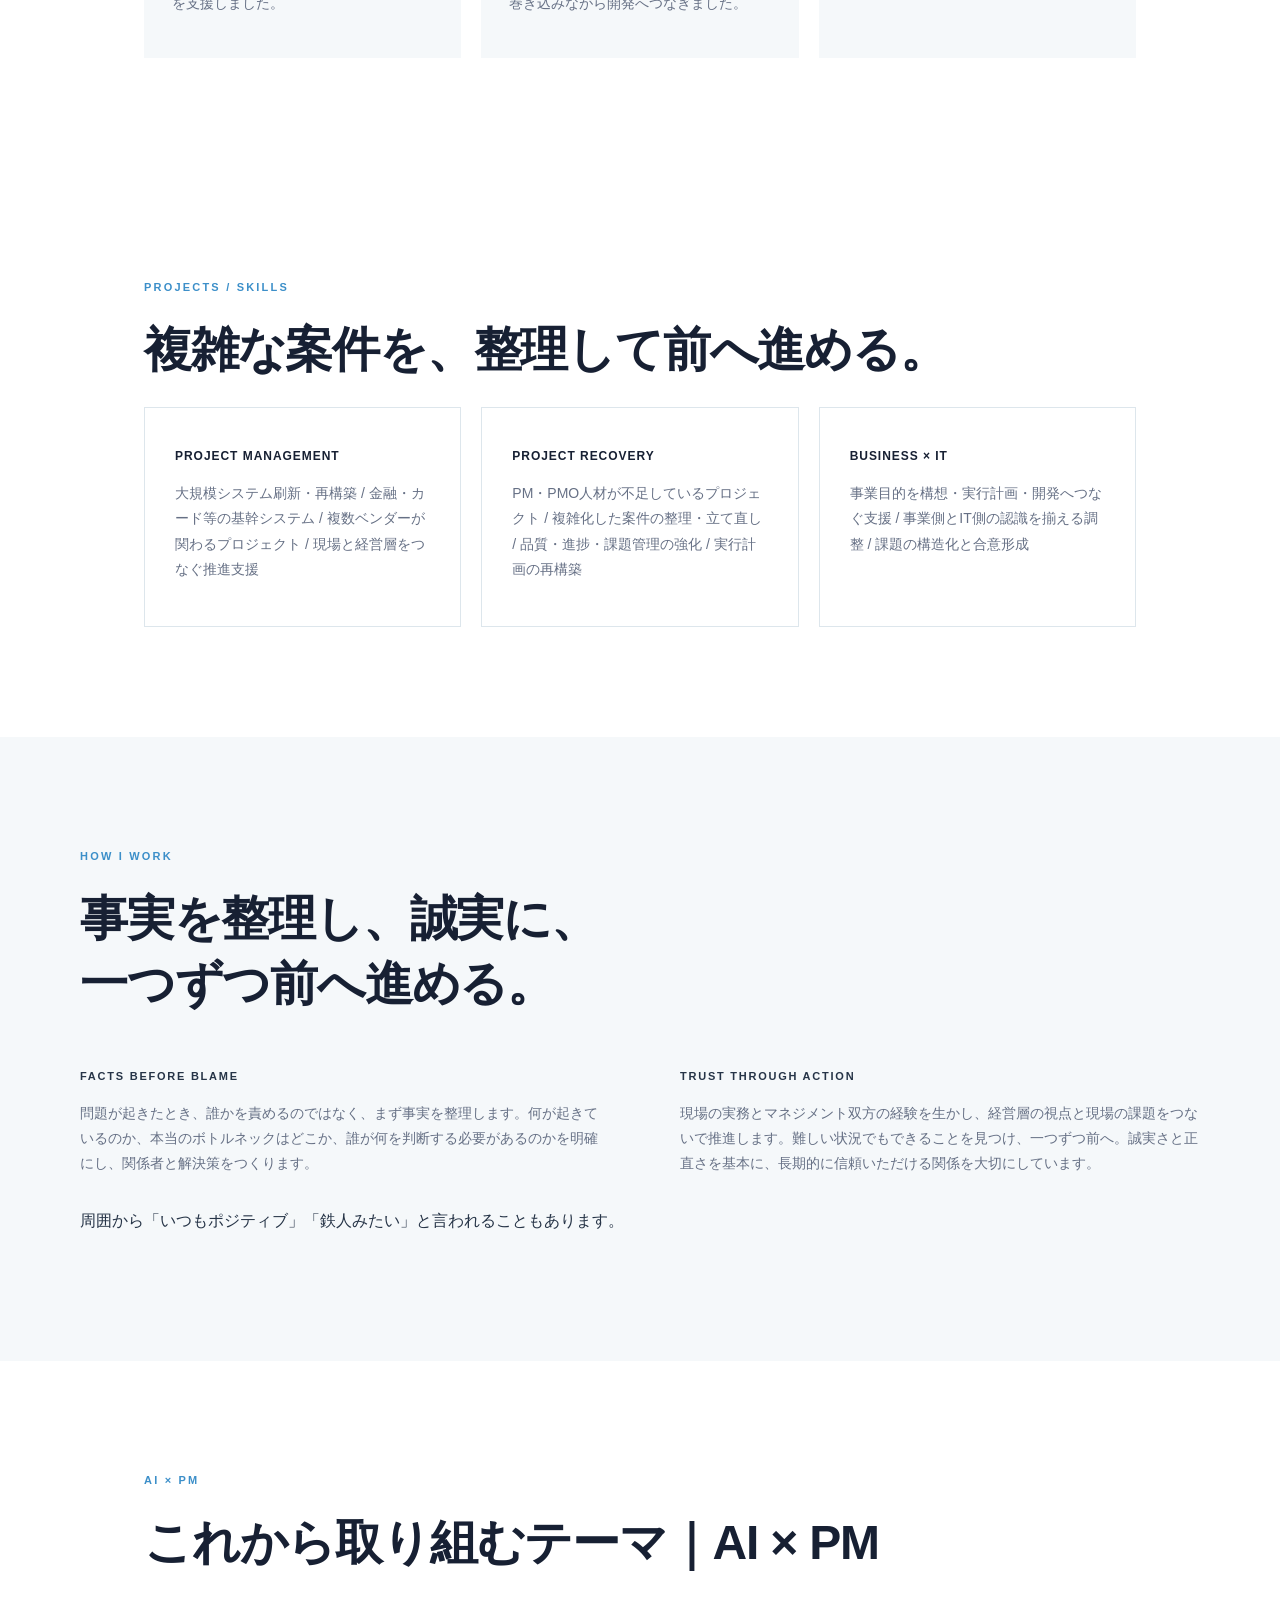
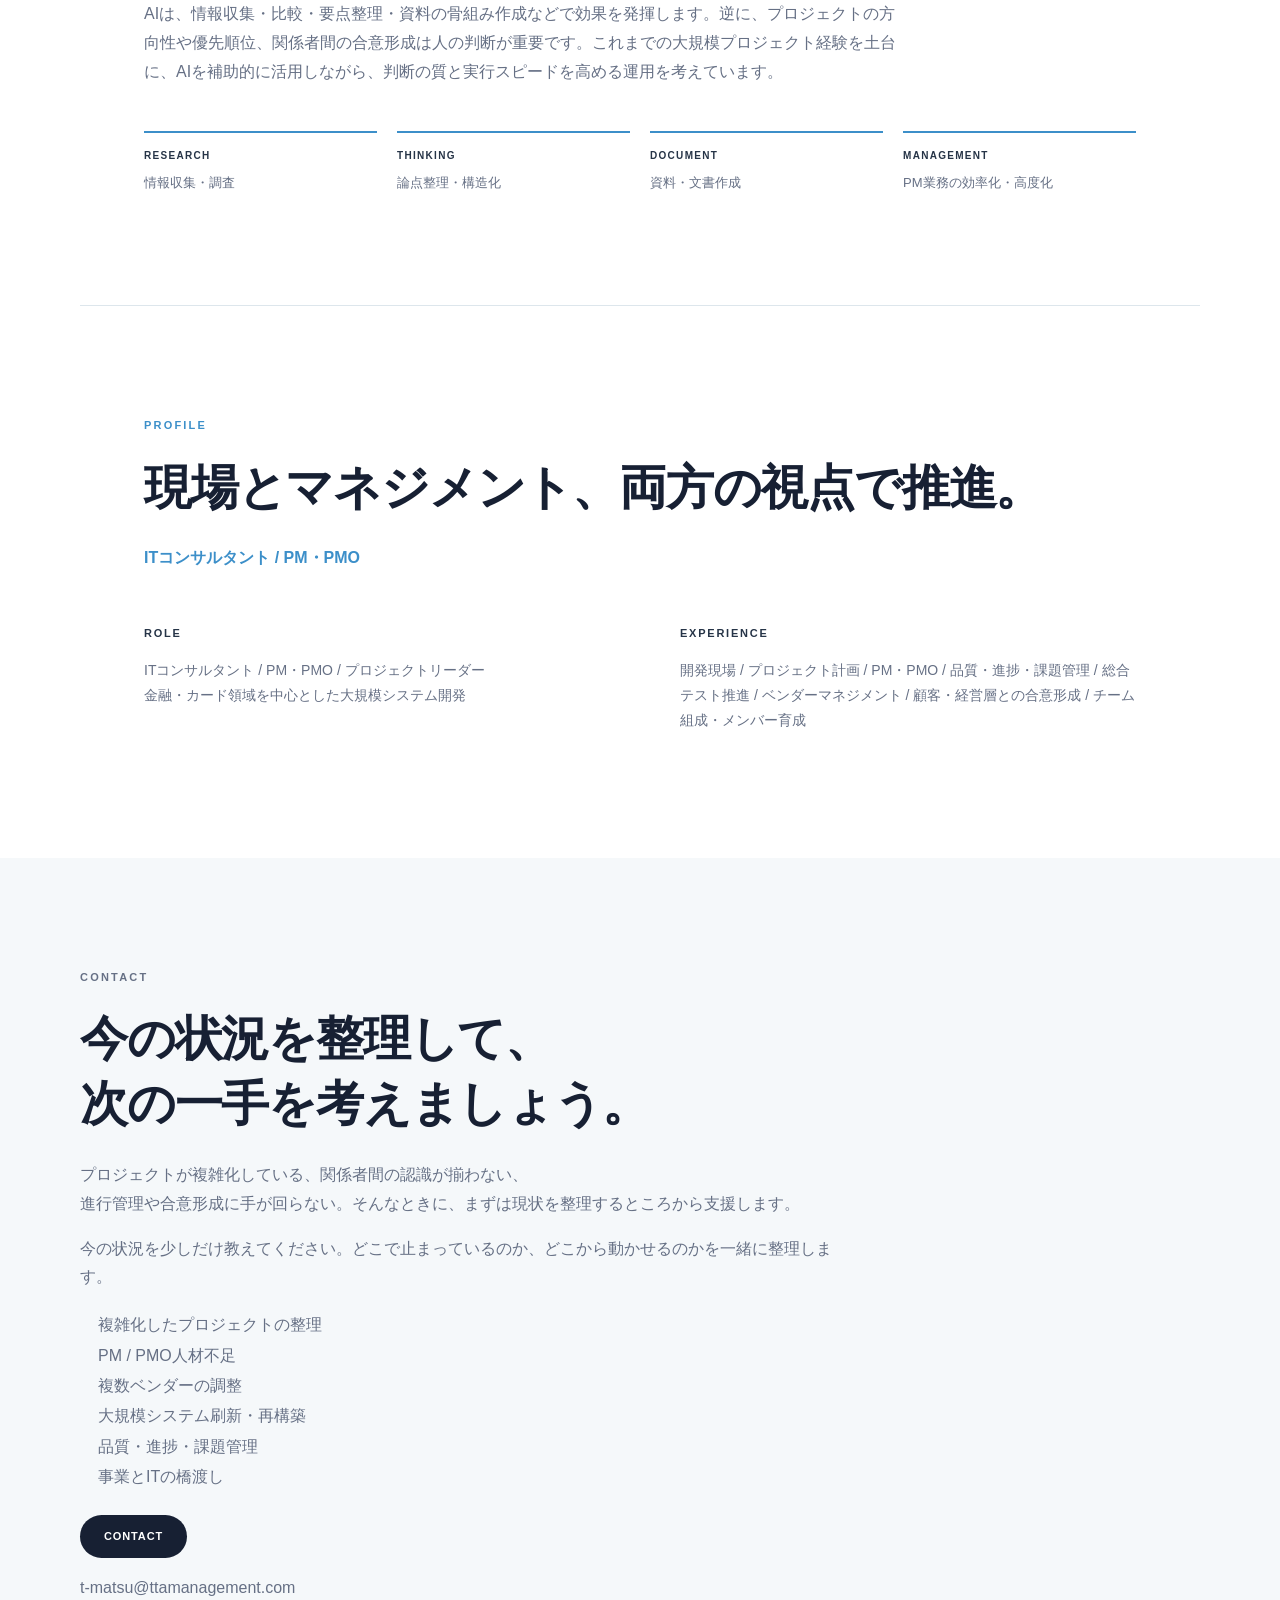
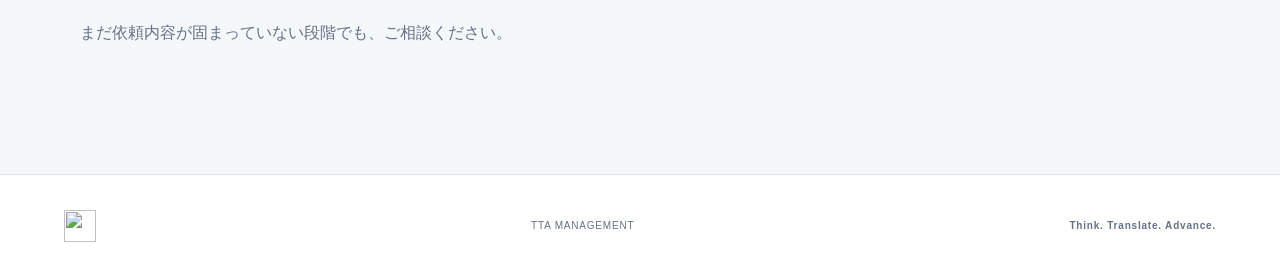
==== commit 0f6fc279: "微修正" ====
--- a/index.html
+++ b/index.html
@@ -12,7 +12,9 @@
     .metric-strip > div{padding:18px 16px;border:1px solid var(--line);background:rgba(255,255,255,.55);}
     .metric-value{display:block;font-size:20px;line-height:1.2;font-weight:800;color:var(--navy);letter-spacing:-.03em;}
     .metric-label{display:block;margin-top:6px;font-size:11px;letter-spacing:.08em;color:var(--muted);text-transform:uppercase;}
-    .case-detail p{margin:0 0 12px;}
+    .case-detail{margin:0;padding:0;text-align:left;}
+    .case-detail p{margin:0 0 12px;text-align:left;text-indent:0;}
+    .case-detail .case-lead{margin:0 0 18px;}
     .case-detail strong{color:var(--navy);}
     .contact-list{margin:18px 0 22px;padding-left:18px;color:var(--muted);line-height:1.9;}
     @media (max-width: 800px){
@@ -165,7 +167,7 @@
     <section class="section contact pale" id="contact">
       <p class="label">CONTACT</p>
       <h2>今の状況を整理して、<br>次の一手を考えましょう。</h2>
-      <p>プロジェクトが複雑化している、関係者間の認識が揃わない、<br>進行管理や合意形成に手が回らない――そんなときに、まずは現状を整理するところから支援します。</p>
+      <p>プロジェクトが複雑化している、関係者間の認識が揃わない、<br>進行管理や合意形成に手が回らない。そんなときに、まずは現状を整理するところから支援します。</p>
       <p>今の状況を少しだけ教えてください。どこで止まっているのか、どこから動かせるのかを一緒に整理します。</p>
       <div class="contact-list">
         <div>複雑化したプロジェクトの整理</div>
@@ -176,7 +178,7 @@
         <div>事業とITの橋渡し</div>
       </div>
       <a class="button" href="mailto:t-matsu@ttamanagement.com">CONTACT</a>
-      <p><a href="tel:07090998323">070-9099-8323</a><br><a href="mailto:t-matsu@ttamanagement.com">t-matsu@ttamanagement.com</a></p>
+      <p><a href="mailto:t-matsu@ttamanagement.com">t-matsu@ttamanagement.com</a></p>
       <p>まだ依頼内容が固まっていない段階でも、ご相談ください。</p>
     </section>
   </main>
--- a/style.css
+++ b/style.css
@@ -0,0 +1 @@
+:root{--navy:#172033;--text:#263447;--muted:#667085;--blue:#3C8FC9;--teal:#4FA9B9;--pale:#F5F8FA;--line:#DDE6EC}*{box-sizing:border-box}html{scroll-behavior:smooth}body{margin:0;color:var(--text);font-family:"Noto Sans JP","Hiragino Kaku Gothic ProN","Yu Gothic",Arial,sans-serif;line-height:1.8}a{text-decoration:none;color:inherit}.header{height:78px;padding:0 5vw;display:flex;align-items:center;justify-content:space-between;border-bottom:1px solid var(--line);position:sticky;top:0;background:rgba(255,255,255,.95);backdrop-filter:blur(10px);z-index:10}.brand{display:flex;align-items:center;gap:12px}.brand img{width:38px;height:38px}.brand span{font-size:11px;letter-spacing:.18em;font-weight:800}.header nav{display:flex;gap:25px;font-size:10px;letter-spacing:.15em;font-weight:800;color:var(--muted)}.header nav a:hover{color:var(--blue)}.hero{max-width:1120px;min-height:calc(100vh - 78px);margin:auto;padding:100px 5vw;display:grid;grid-template-columns:280px 1fr;gap:70px;align-items:center}.hero-logo img{width:220px;height:220px}.eyebrow,.label{font-size:11px;letter-spacing:.2em;font-weight:800;color:var(--blue);margin:0 0 20px}.hero h1{font-size:clamp(44px,6vw,76px);line-height:1.1;letter-spacing:-.035em;color:var(--navy);margin:0}.hero h1 strong{font-weight:800}.jp{font-size:21px;font-weight:800;color:var(--navy);margin:25px 0 12px}.lead{font-size:16px;color:var(--muted);max-width:760px}.actions{display:flex;align-items:center;gap:24px;margin-top:32px}.button{display:inline-block;padding:12px 24px;border-radius:999px;background:var(--navy);color:white;font-size:11px;font-weight:800;letter-spacing:.08em}.link{font-size:11px;color:var(--blue);font-weight:800}.section{max-width:1120px;margin:auto;padding:110px 5vw}.section h2{font-size:clamp(30px,4vw,48px);line-height:1.35;letter-spacing:-.025em;color:var(--navy);margin:0 0 24px}.stats{display:grid;grid-template-columns:repeat(3,1fr);margin-top:50px;border-top:1px solid var(--line)}.stats div{padding:25px;border-right:1px solid var(--line)}.stats b{display:block;color:var(--blue);font-size:48px;line-height:1}.stats span{font-size:10px;letter-spacing:.1em;color:var(--muted)}.pale{max-width:none;background:var(--pale);padding-left:max(5vw,calc((100vw - 1120px)/2));padding-right:max(5vw,calc((100vw - 1120px)/2))}.cards{display:grid;gap:18px}.four{grid-template-columns:repeat(4,1fr)}.cards article{background:#fff;border:1px solid var(--line);padding:30px;min-height:205px}.cards small{color:var(--blue);font-weight:800}.cards h3,.case-list h3,.skill-grid h3{color:var(--navy);margin:8px 0}.cards p,.case-list p,.skill-grid p,.columns p{font-size:14px;color:var(--muted)}.dark{max-width:none;background:var(--navy);color:#fff;padding-left:max(5vw,calc((100vw - 1120px)/2));padding-right:max(5vw,calc((100vw - 1120px)/2))}.dark h2{color:#fff}.dark .label{color:#80C6D0}.case-head{display:flex;justify-content:space-between;align-items:end;gap:30px}.amount{font-size:52px;font-weight:800;line-height:1}.amount small{display:block;font-size:9px;letter-spacing:.15em;font-weight:500;color:#AFC0CF}.case-grid{display:grid;grid-template-columns:1.4fr .8fr;gap:80px;margin-top:50px}.case-lead{font-size:19px;font-weight:700}.dark p{color:#D5DEE7}.timeline{border-left:1px solid #647383;padding-left:30px;display:grid;gap:25px}.timeline b{display:block;font-size:30px}.timeline span{font-size:10px;letter-spacing:.12em;color:#AFC0CF}.case-list{display:grid;grid-template-columns:repeat(3,1fr);gap:20px}.case-list article{background:var(--pale);border-top:3px solid var(--blue);padding:28px}.case-list article>b{color:var(--blue);font-size:14px}.skill-grid{display:grid;grid-template-columns:repeat(3,1fr);gap:20px}.skill-grid article{border:1px solid var(--line);padding:30px}.skill-grid h3{font-size:12px;letter-spacing:.08em}.story{display:flex;align-items:center;margin-top:55px}.story div{width:150px;text-align:center}.story b{display:block;width:58px;height:58px;margin:auto;border-radius:50%;background:var(--blue);color:#fff;line-height:58px}.story span{font-size:11px;font-weight:800}.story i{height:1px;background:var(--line);flex:1}.ai-grid{display:grid;grid-template-columns:repeat(4,1fr);gap:20px;margin-top:45px}.ai-grid div{border-top:2px solid var(--blue);padding-top:14px;font-size:10px;letter-spacing:.13em;font-weight:800}.ai-grid span{display:block;color:var(--muted);font-size:13px;letter-spacing:0;font-weight:400;margin-top:6px}.profile-detail{border-top:1px solid var(--line)}.role{color:var(--blue);font-weight:800}.columns{display:grid;grid-template-columns:1fr 1fr;gap:80px;margin-top:40px}.columns h3{font-size:11px;letter-spacing:.16em}.contact{text-align:left}.contact h2{max-width:760px;margin-left:0;margin-right:0}.contact .note{font-size:10px}.contact p,.contact .contact-list{max-width:760px;color:var(--muted)}footer{padding:35px 5vw;border-top:1px solid var(--line);display:flex;align-items:center;justify-content:space-between;font-size:10px;letter-spacing:.08em;color:var(--muted)}footer img{width:32px;height:32px}@media(max-width:800px){.header{height:66px}.brand span,.header nav{display:none}.hero{min-height:auto;padding-top:70px;display:flex;flex-direction:column;align-items:flex-start;gap:30px}.hero-logo img{width:140px;height:140px}.hero h1{font-size:46px}.jp{font-size:18px}.lead{font-size:14px}.four,.case-list,.skill-grid,.ai-grid,.columns{grid-template-columns:1fr}.stats{grid-template-columns:1fr 1fr}.stats div:last-child{grid-column:span 2;border-top:1px solid var(--line);border-right:0}.case-head,.case-grid{display:block}.amount{margin-top:25px;font-size:40px}.timeline{margin-top:40px}.story{display:grid;grid-template-columns:1fr}.story i{width:1px;height:28px;margin:auto}footer{flex-wrap:wrap;gap:15px}}
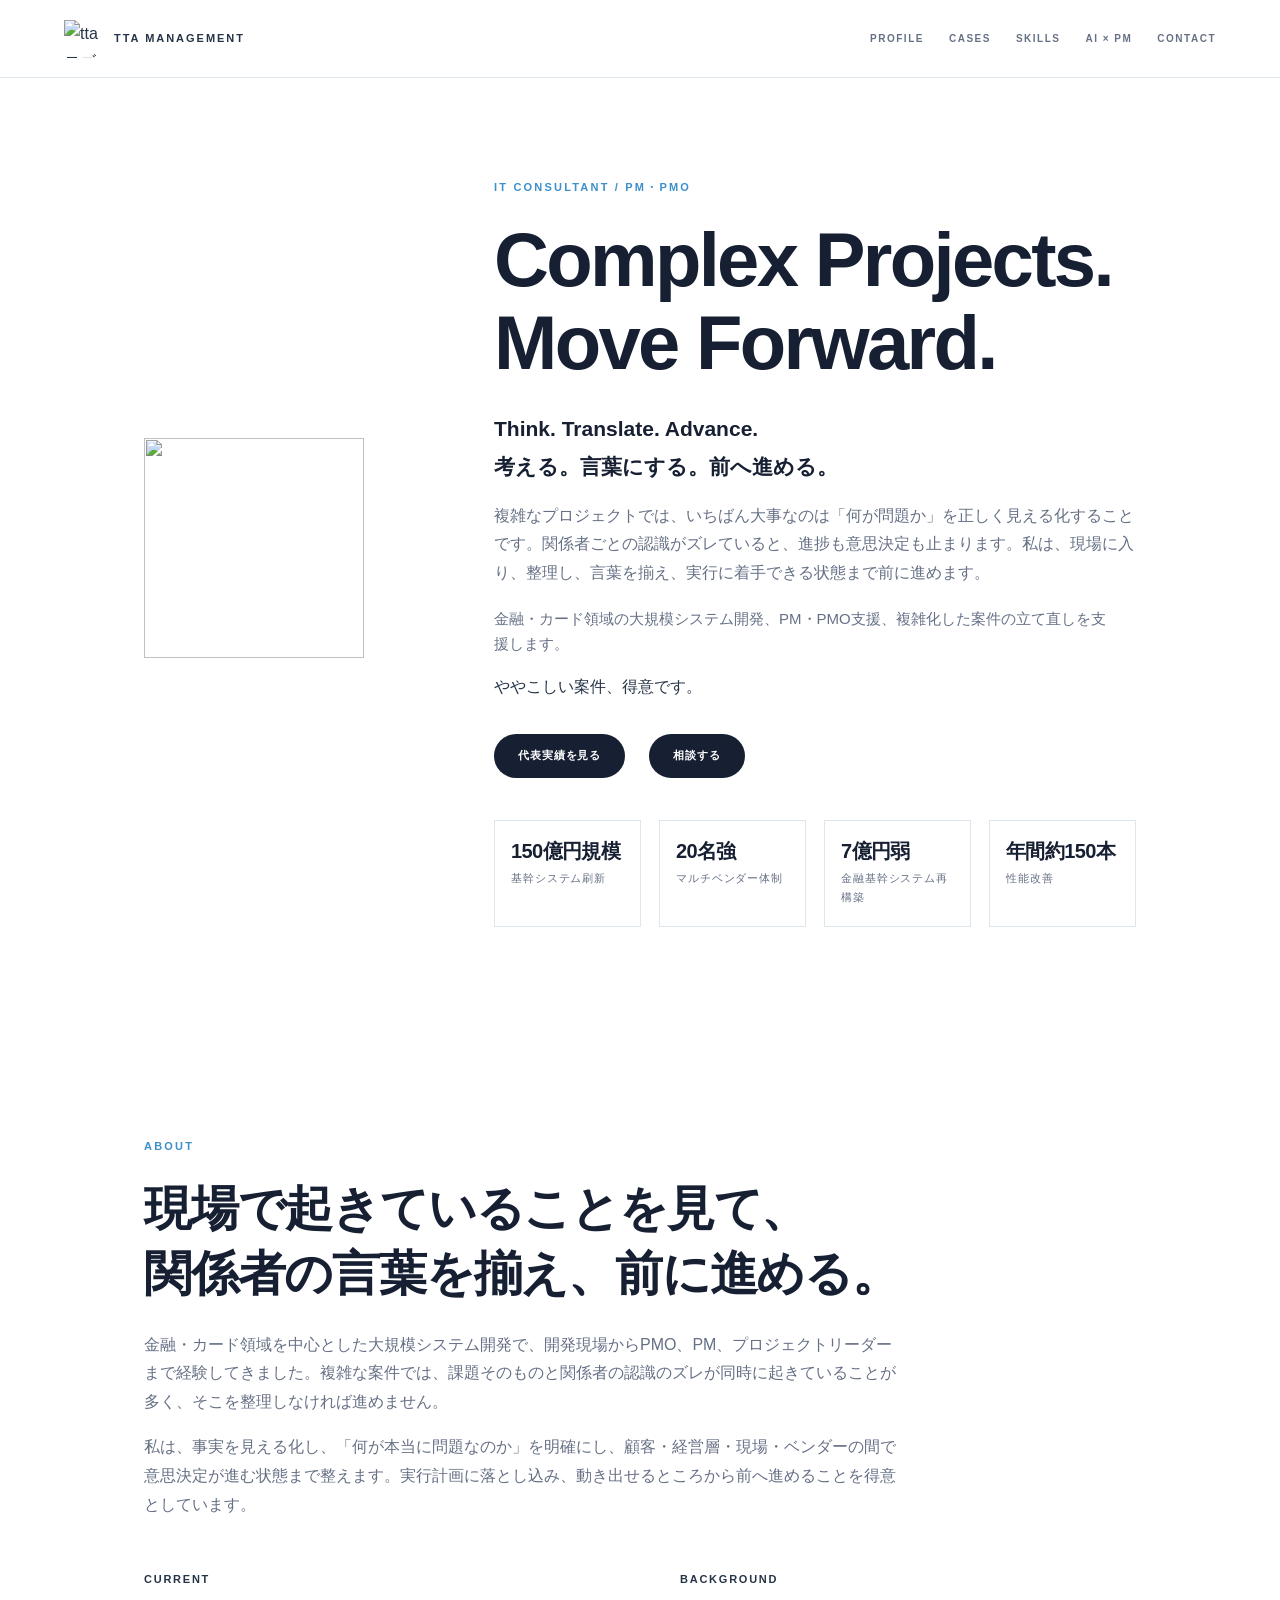
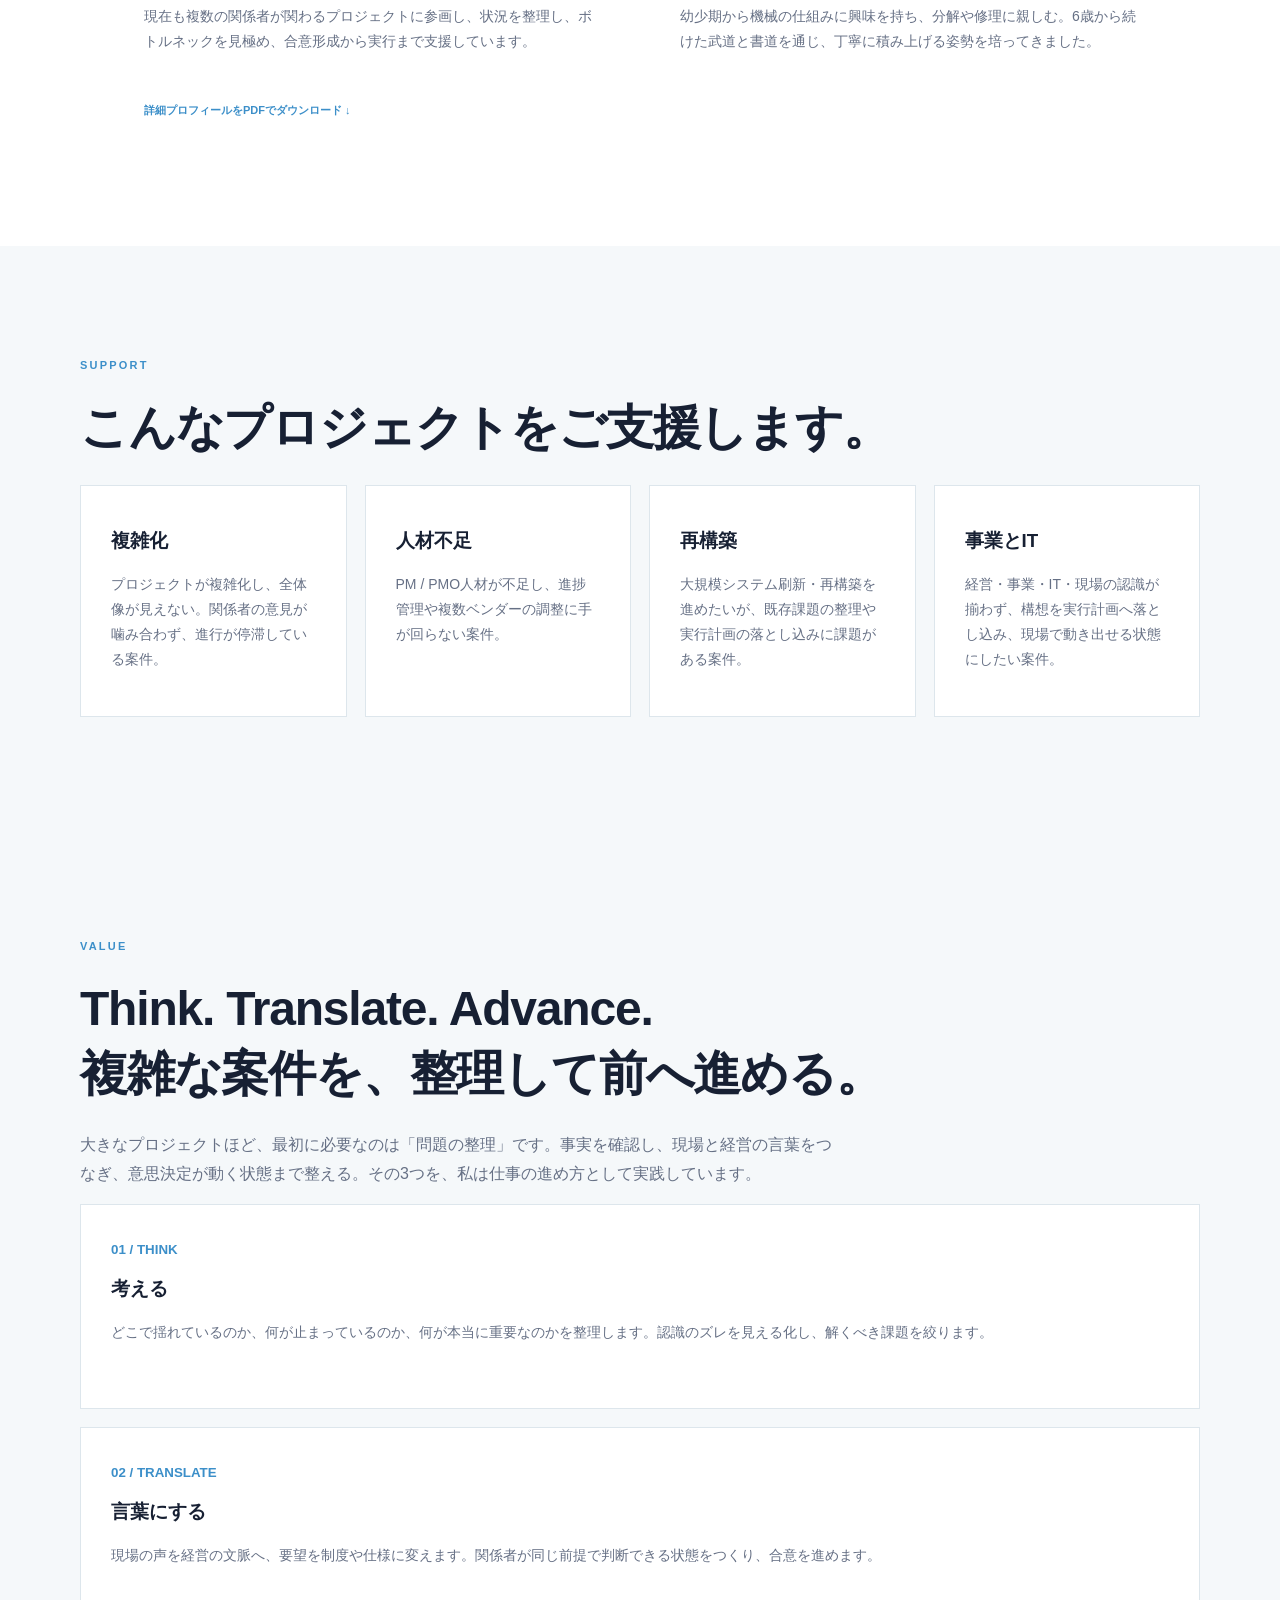
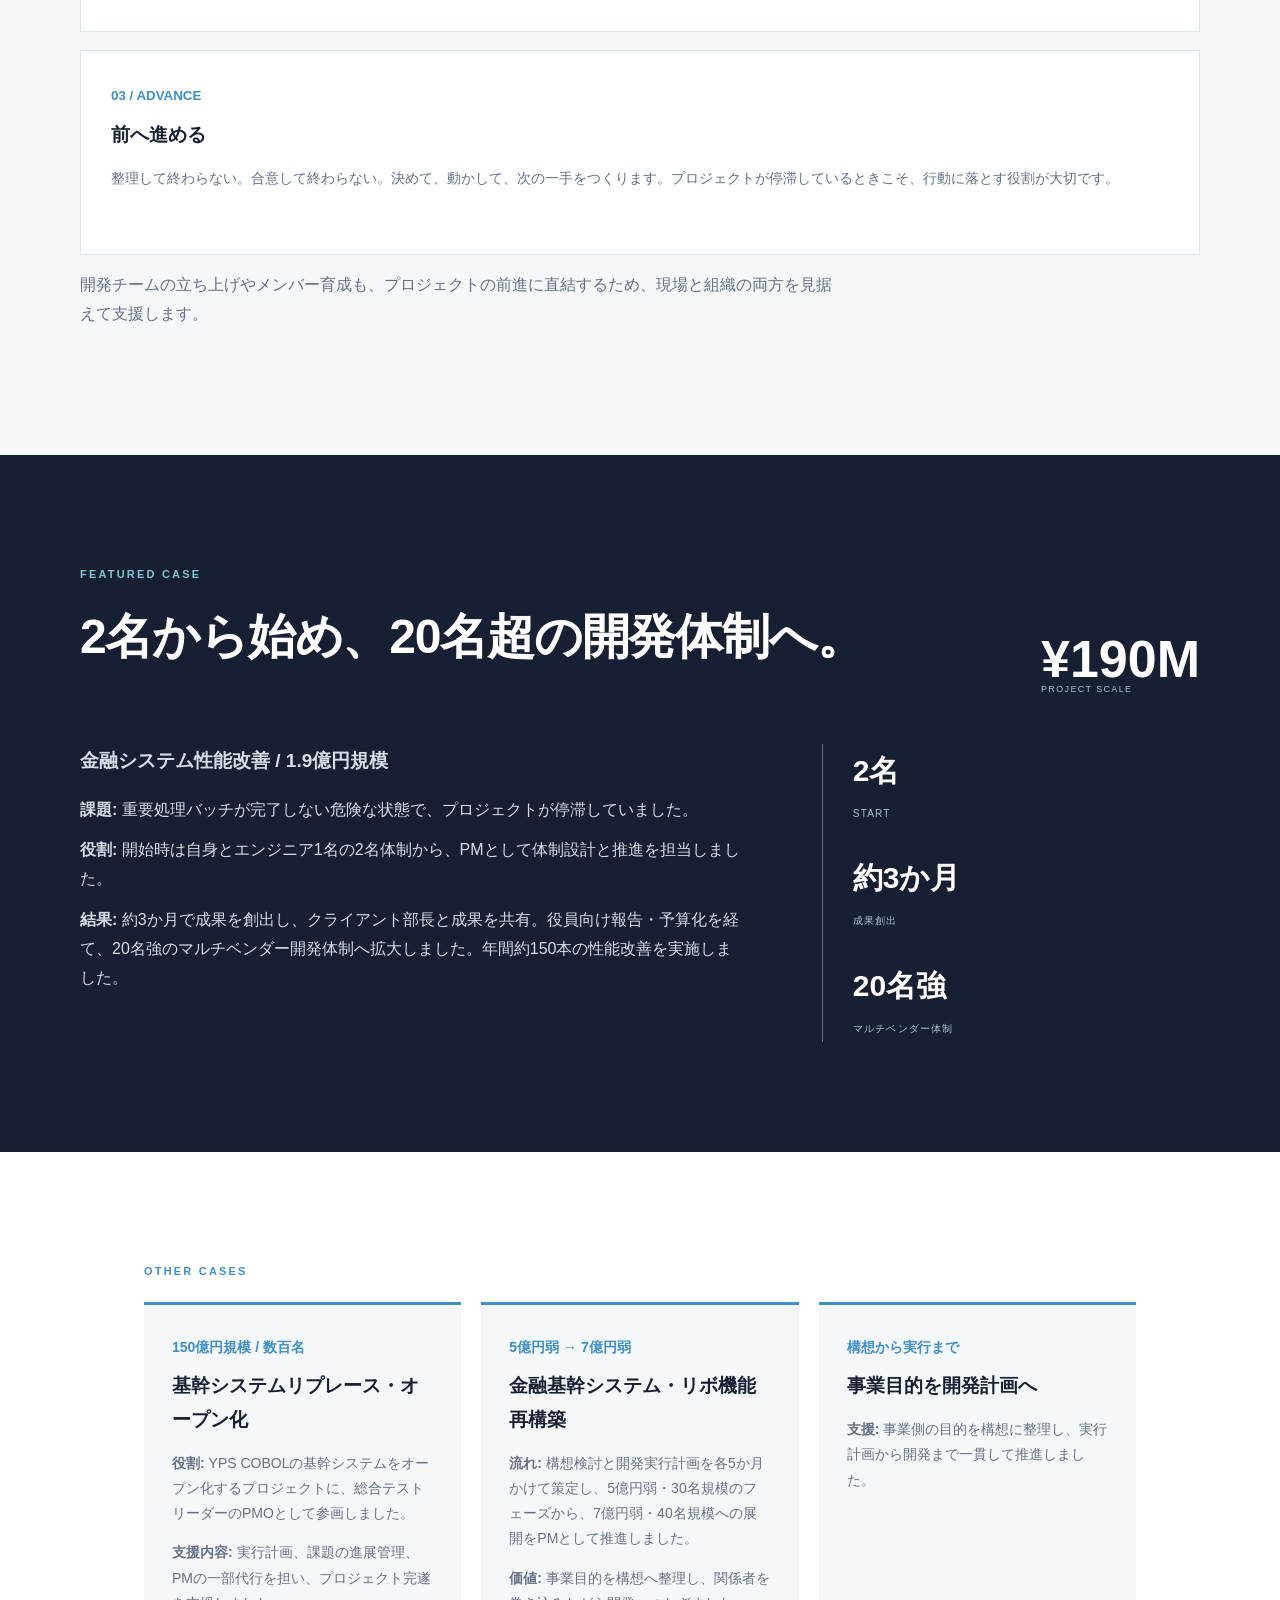
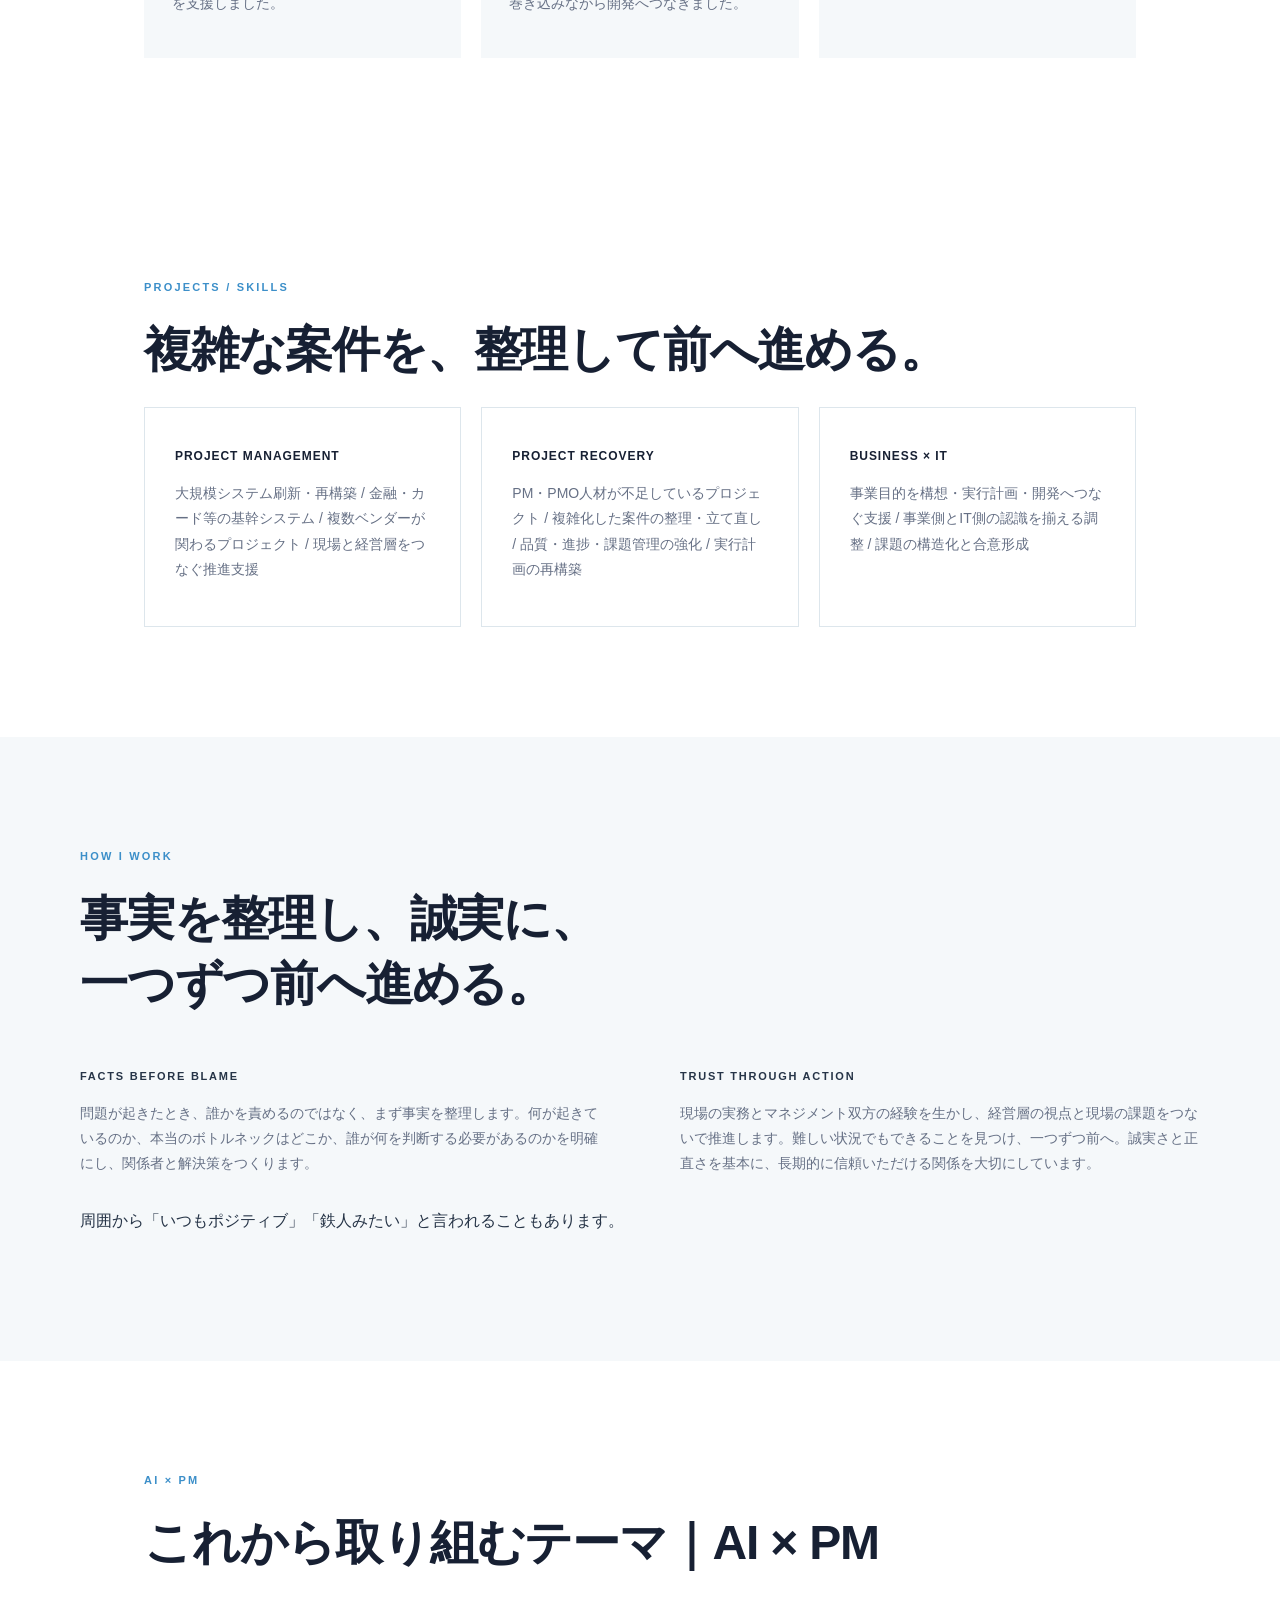
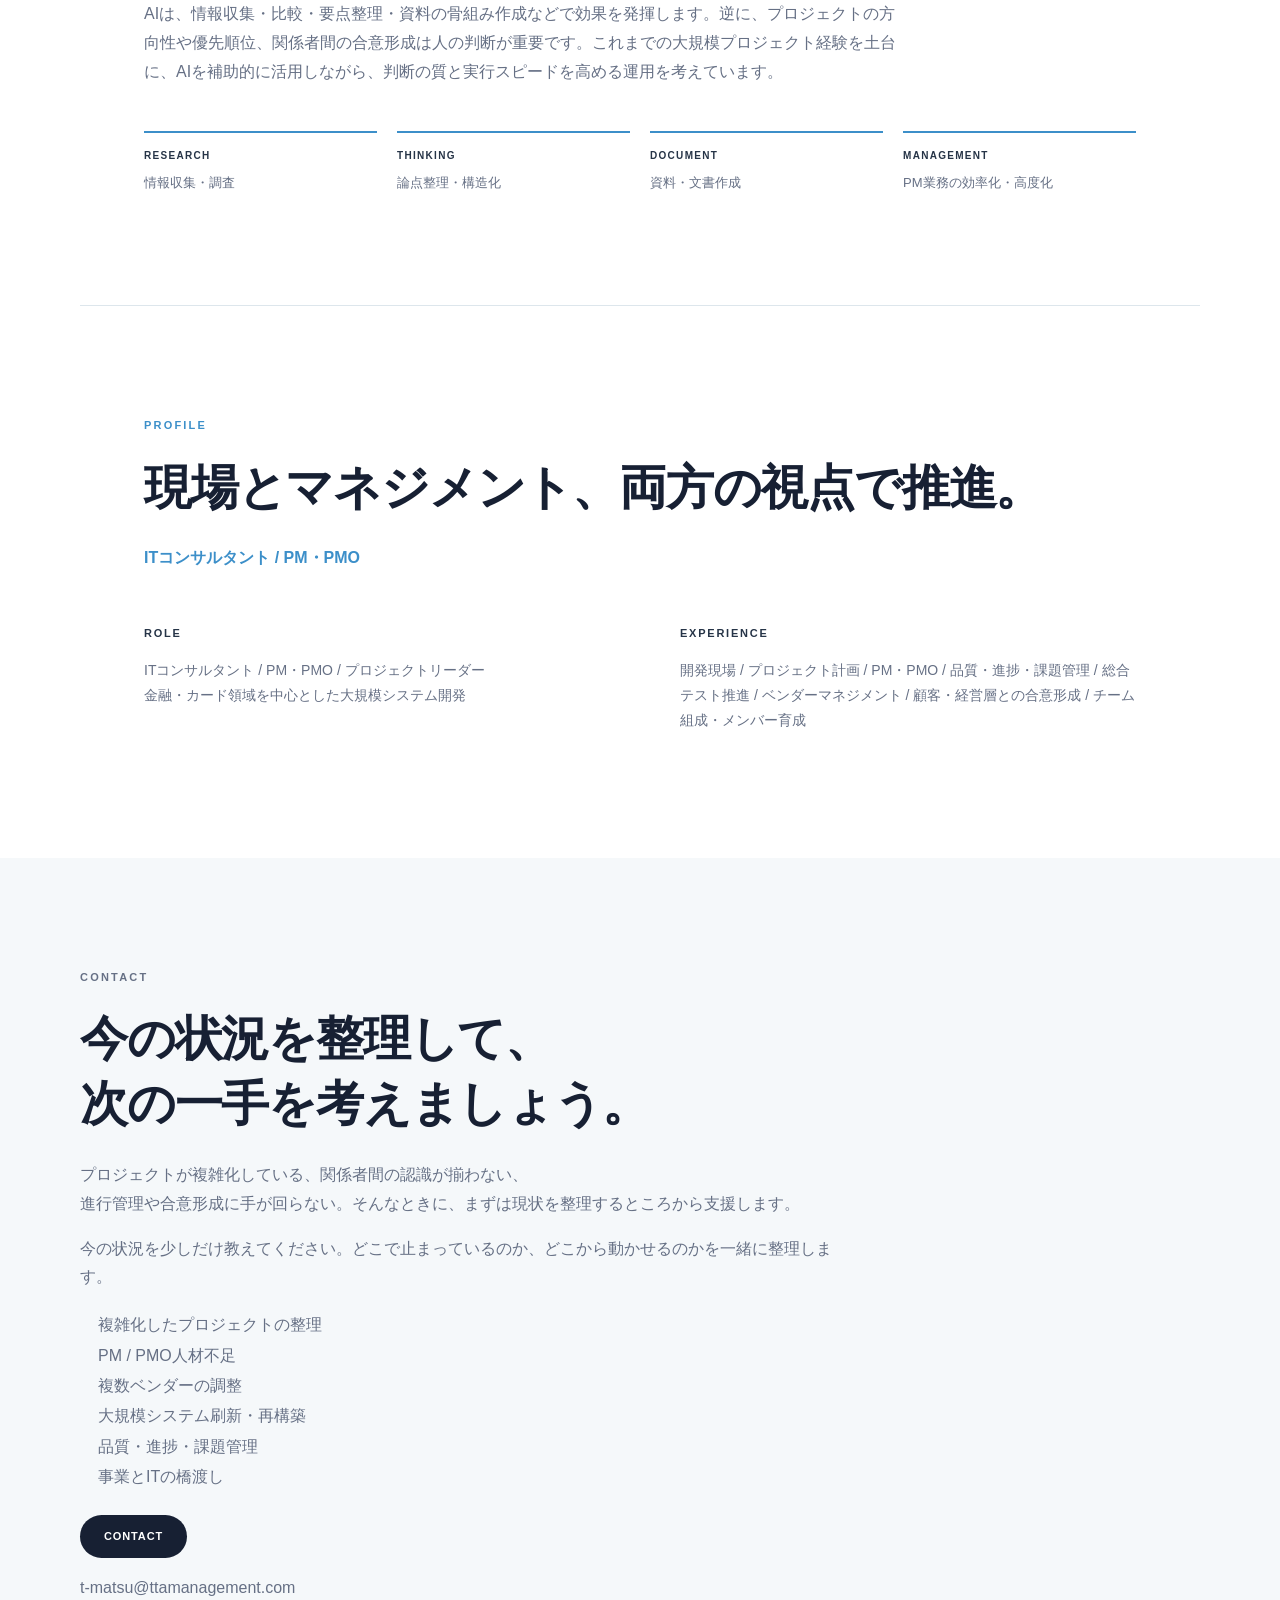
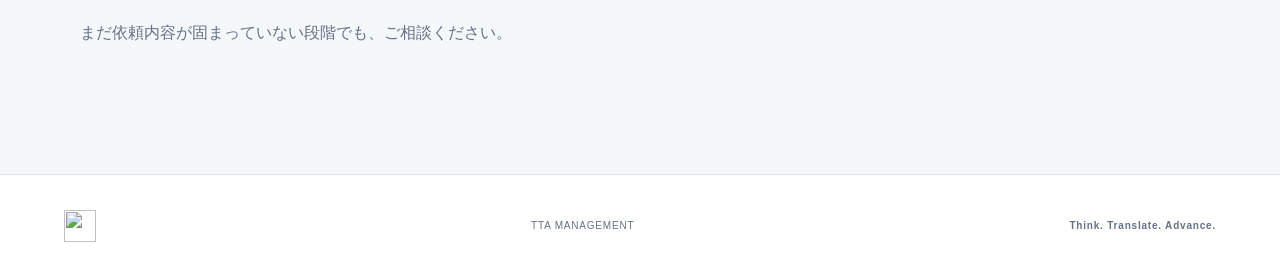
==== commit 13e53f95: "文字が背景色と同色になっているのを修正" ====
--- a/index.html
+++ b/index.html
@@ -15,7 +15,7 @@
     .case-detail{margin:0;padding:0;text-align:left;}
     .case-detail p{margin:0 0 12px;text-align:left;text-indent:0;}
     .case-detail .case-lead{margin:0 0 18px;}
-    .case-detail strong{color:var(--navy);}
+    .case-detail strong{color:#D5DEE7;}
     .contact-list{margin:18px 0 22px;padding-left:18px;color:var(--muted);line-height:1.9;}
     @media (max-width: 800px){
       .hero{grid-template-columns:1fr;gap:24px;padding-top:70px;padding-bottom:50px;}
